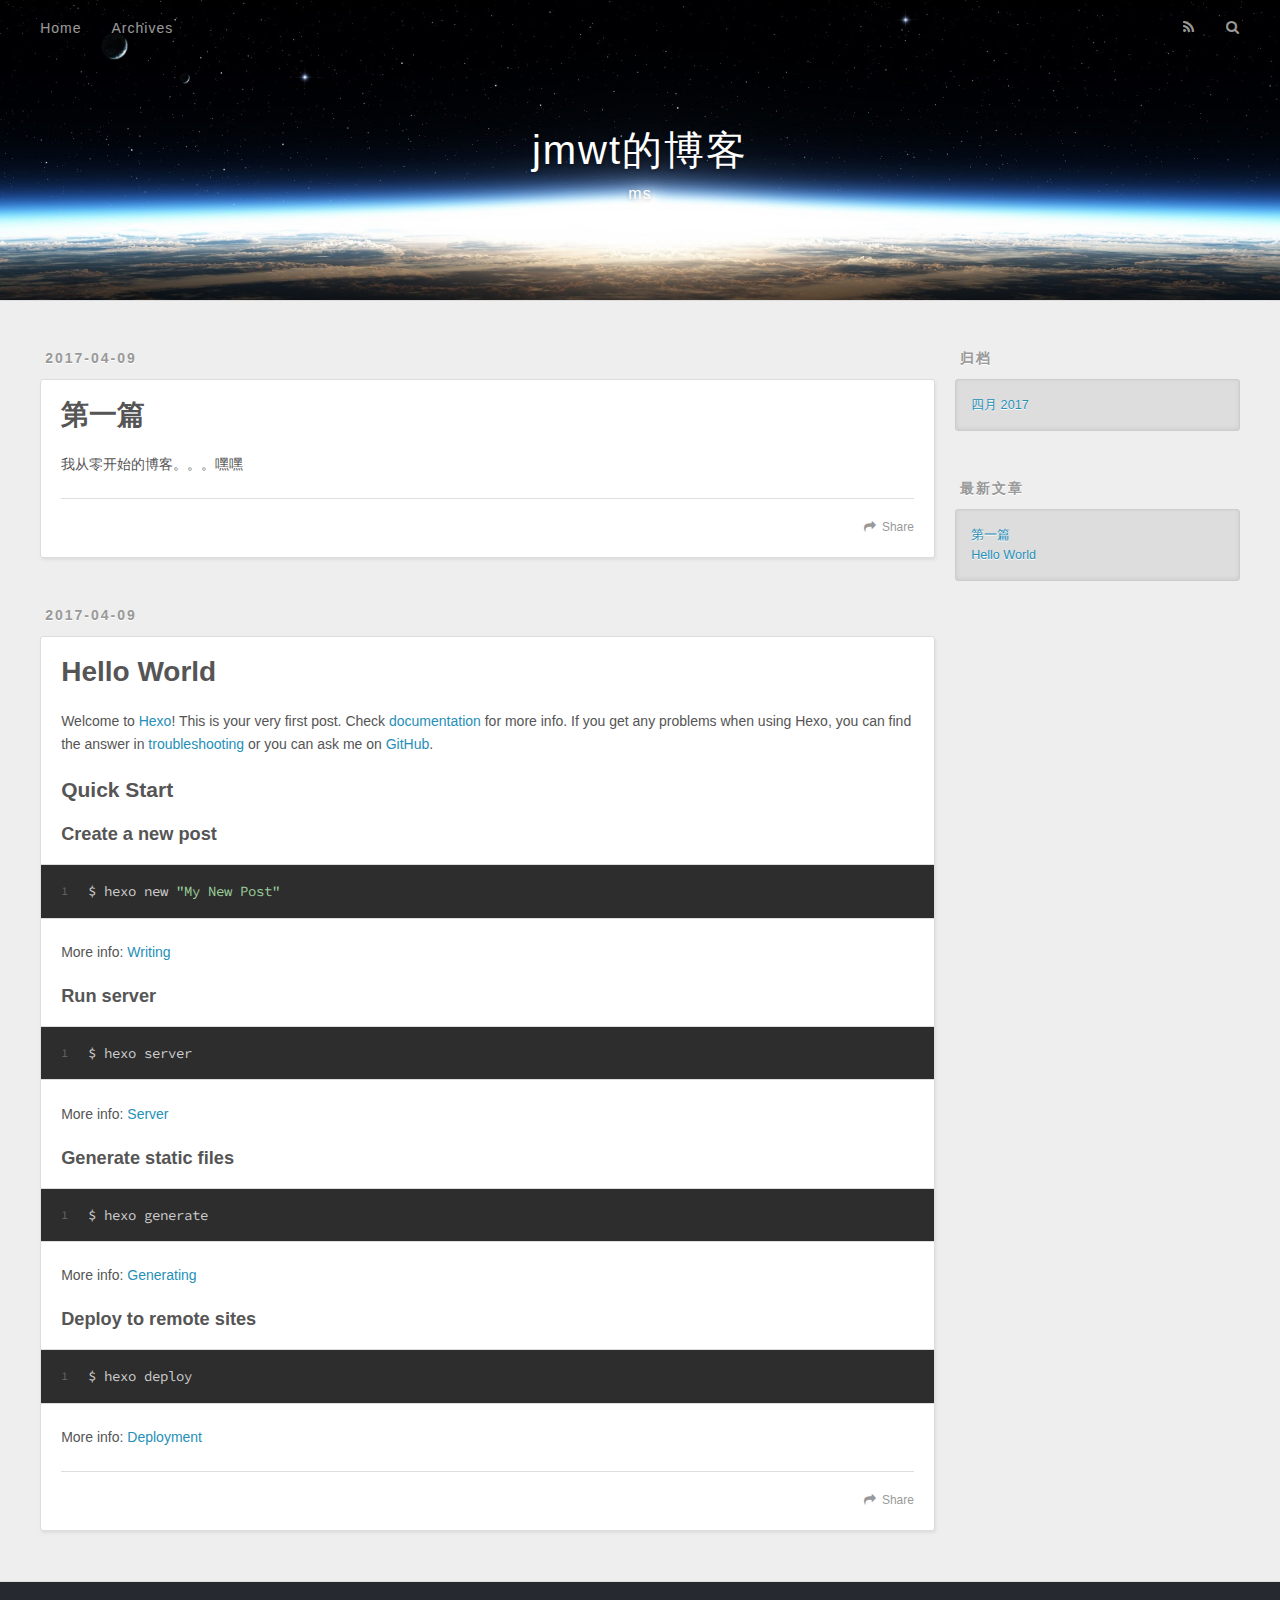
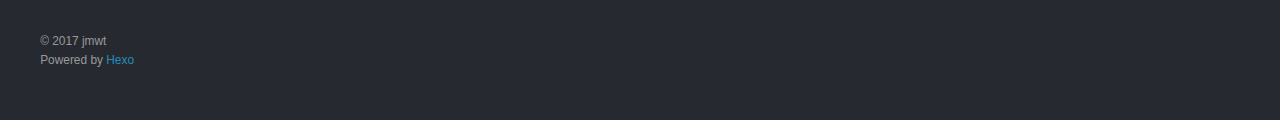
==== index.html @ 221dad64 "Site updated: 2017-04-09 16:45:46" ====
<!DOCTYPE html>
<html>
<head>
  <meta charset="utf-8">
  
  <title>jmwt的博客</title>
  <meta name="viewport" content="width=device-width, initial-scale=1, maximum-scale=1">
  <meta name="description" content="从零开始">
<meta property="og:type" content="website">
<meta property="og:title" content="jmwt的博客">
<meta property="og:url" content="http://cetro.top/index.html">
<meta property="og:site_name" content="jmwt的博客">
<meta property="og:description" content="从零开始">
<meta name="twitter:card" content="summary">
<meta name="twitter:title" content="jmwt的博客">
<meta name="twitter:description" content="从零开始">
  
    <link rel="alternate" href="/atom.xml" title="jmwt的博客" type="application/atom+xml">
  
  
    <link rel="icon" href="/favicon.png">
  
  
    <link href="//fonts.googleapis.com/css?family=Source+Code+Pro" rel="stylesheet" type="text/css">
  
  <link rel="stylesheet" href="/css/style.css">
  

</head>

<body>
  <div id="container">
    <div id="wrap">
      <header id="header">
  <div id="banner"></div>
  <div id="header-outer" class="outer">
    <div id="header-title" class="inner">
      <h1 id="logo-wrap">
        <a href="/" id="logo">jmwt的博客</a>
      </h1>
      
        <h2 id="subtitle-wrap">
          <a href="/" id="subtitle">ms</a>
        </h2>
      
    </div>
    <div id="header-inner" class="inner">
      <nav id="main-nav">
        <a id="main-nav-toggle" class="nav-icon"></a>
        
          <a class="main-nav-link" href="/">Home</a>
        
          <a class="main-nav-link" href="/archives">Archives</a>
        
      </nav>
      <nav id="sub-nav">
        
          <a id="nav-rss-link" class="nav-icon" href="/atom.xml" title="RSS Feed"></a>
        
        <a id="nav-search-btn" class="nav-icon" title="搜索"></a>
      </nav>
      <div id="search-form-wrap">
        <form action="//google.com/search" method="get" accept-charset="UTF-8" class="search-form"><input type="search" name="q" class="search-form-input" placeholder="Search"><button type="submit" class="search-form-submit">&#xF002;</button><input type="hidden" name="sitesearch" value="http://cetro.top"></form>
      </div>
    </div>
  </div>
</header>
      <div class="outer">
        <section id="main">
  
    <article id="post-第一篇" class="article article-type-post" itemscope itemprop="blogPost">
  <div class="article-meta">
    <a href="/2017/04/09/第一篇/" class="article-date">
  <time datetime="2017-04-09T08:03:46.000Z" itemprop="datePublished">2017-04-09</time>
</a>
    
  </div>
  <div class="article-inner">
    
    
      <header class="article-header">
        
  
    <h1 itemprop="name">
      <a class="article-title" href="/2017/04/09/第一篇/">第一篇</a>
    </h1>
  

      </header>
    
    <div class="article-entry" itemprop="articleBody">
      
        <p>我从零开始的博客。。。嘿嘿</p>

      
    </div>
    <footer class="article-footer">
      <a data-url="http://cetro.top/2017/04/09/第一篇/" data-id="cj1aeyzqw0001x8vj6lyetw8u" class="article-share-link">Share</a>
      
      
    </footer>
  </div>
  
</article>


  
    <article id="post-hello-world" class="article article-type-post" itemscope itemprop="blogPost">
  <div class="article-meta">
    <a href="/2017/04/09/hello-world/" class="article-date">
  <time datetime="2017-04-08T16:55:08.011Z" itemprop="datePublished">2017-04-09</time>
</a>
    
  </div>
  <div class="article-inner">
    
    
      <header class="article-header">
        
  
    <h1 itemprop="name">
      <a class="article-title" href="/2017/04/09/hello-world/">Hello World</a>
    </h1>
  

      </header>
    
    <div class="article-entry" itemprop="articleBody">
      
        <p>Welcome to <a href="https://hexo.io/" target="_blank" rel="external">Hexo</a>! This is your very first post. Check <a href="https://hexo.io/docs/" target="_blank" rel="external">documentation</a> for more info. If you get any problems when using Hexo, you can find the answer in <a href="https://hexo.io/docs/troubleshooting.html" target="_blank" rel="external">troubleshooting</a> or you can ask me on <a href="https://github.com/hexojs/hexo/issues" target="_blank" rel="external">GitHub</a>.</p>
<h2 id="Quick-Start"><a href="#Quick-Start" class="headerlink" title="Quick Start"></a>Quick Start</h2><h3 id="Create-a-new-post"><a href="#Create-a-new-post" class="headerlink" title="Create a new post"></a>Create a new post</h3><figure class="highlight bash"><table><tr><td class="gutter"><pre><div class="line">1</div></pre></td><td class="code"><pre><div class="line">$ hexo new <span class="string">"My New Post"</span></div></pre></td></tr></table></figure>
<p>More info: <a href="https://hexo.io/docs/writing.html" target="_blank" rel="external">Writing</a></p>
<h3 id="Run-server"><a href="#Run-server" class="headerlink" title="Run server"></a>Run server</h3><figure class="highlight bash"><table><tr><td class="gutter"><pre><div class="line">1</div></pre></td><td class="code"><pre><div class="line">$ hexo server</div></pre></td></tr></table></figure>
<p>More info: <a href="https://hexo.io/docs/server.html" target="_blank" rel="external">Server</a></p>
<h3 id="Generate-static-files"><a href="#Generate-static-files" class="headerlink" title="Generate static files"></a>Generate static files</h3><figure class="highlight bash"><table><tr><td class="gutter"><pre><div class="line">1</div></pre></td><td class="code"><pre><div class="line">$ hexo generate</div></pre></td></tr></table></figure>
<p>More info: <a href="https://hexo.io/docs/generating.html" target="_blank" rel="external">Generating</a></p>
<h3 id="Deploy-to-remote-sites"><a href="#Deploy-to-remote-sites" class="headerlink" title="Deploy to remote sites"></a>Deploy to remote sites</h3><figure class="highlight bash"><table><tr><td class="gutter"><pre><div class="line">1</div></pre></td><td class="code"><pre><div class="line">$ hexo deploy</div></pre></td></tr></table></figure>
<p>More info: <a href="https://hexo.io/docs/deployment.html" target="_blank" rel="external">Deployment</a></p>

      
    </div>
    <footer class="article-footer">
      <a data-url="http://cetro.top/2017/04/09/hello-world/" data-id="cj1aeyzqg0000x8vjtjy6ty3y" class="article-share-link">Share</a>
      
      
    </footer>
  </div>
  
</article>


  

</section>
        
          <aside id="sidebar">
  
    

  
    

  
    
  
    
  <div class="widget-wrap">
    <h3 class="widget-title">归档</h3>
    <div class="widget">
      <ul class="archive-list"><li class="archive-list-item"><a class="archive-list-link" href="/archives/2017/04/">四月 2017</a></li></ul>
    </div>
  </div>


  
    
  <div class="widget-wrap">
    <h3 class="widget-title">最新文章</h3>
    <div class="widget">
      <ul>
        
          <li>
            <a href="/2017/04/09/第一篇/">第一篇</a>
          </li>
        
          <li>
            <a href="/2017/04/09/hello-world/">Hello World</a>
          </li>
        
      </ul>
    </div>
  </div>

  
</aside>
        
      </div>
      <footer id="footer">
  
  <div class="outer">
    <div id="footer-info" class="inner">
      &copy; 2017 jmwt<br>
      Powered by <a href="http://hexo.io/" target="_blank">Hexo</a>
    </div>
  </div>
</footer>
    </div>
    <nav id="mobile-nav">
  
    <a href="/" class="mobile-nav-link">Home</a>
  
    <a href="/archives" class="mobile-nav-link">Archives</a>
  
</nav>
    

<script src="//ajax.googleapis.com/ajax/libs/jquery/2.0.3/jquery.min.js"></script>


  <link rel="stylesheet" href="/fancybox/jquery.fancybox.css">
  <script src="/fancybox/jquery.fancybox.pack.js"></script>


<script src="/js/script.js"></script>

  </div>
</body>
</html>
---- css/style.css ----
body {
  width: 100%;
}
body:before,
body:after {
  content: "";
  display: table;
}
body:after {
  clear: both;
}
html,
body,
div,
span,
applet,
object,
iframe,
h1,
h2,
h3,
h4,
h5,
h6,
p,
blockquote,
pre,
a,
abbr,
acronym,
address,
big,
cite,
code,
del,
dfn,
em,
img,
ins,
kbd,
q,
s,
samp,
small,
strike,
strong,
sub,
sup,
tt,
var,
dl,
dt,
dd,
ol,
ul,
li,
fieldset,
form,
label,
legend,
table,
caption,
tbody,
tfoot,
thead,
tr,
th,
td {
  margin: 0;
  padding: 0;
  border: 0;
  outline: 0;
  font-weight: inherit;
  font-style: inherit;
  font-family: inherit;
  font-size: 100%;
  vertical-align: baseline;
}
body {
  line-height: 1;
  color: #000;
  background: #fff;
}
ol,
ul {
  list-style: none;
}
table {
  border-collapse: separate;
  border-spacing: 0;
  vertical-align: middle;
}
caption,
th,
td {
  text-align: left;
  font-weight: normal;
  vertical-align: middle;
}
a img {
  border: none;
}
input,
button {
  margin: 0;
  padding: 0;
}
input::-moz-focus-inner,
button::-moz-focus-inner {
  border: 0;
  padding: 0;
}
@font-face {
  font-family: FontAwesome;
  font-style: normal;
  font-weight: normal;
  src: url("fonts/fontawesome-webfont.eot?v=#4.0.3");
  src: url("fonts/fontawesome-webfont.eot?#iefix&v=#4.0.3") format("embedded-opentype"), url("fonts/fontawesome-webfont.woff?v=#4.0.3") format("woff"), url("fonts/fontawesome-webfont.ttf?v=#4.0.3") format("truetype"), url("fonts/fontawesome-webfont.svg#fontawesomeregular?v=#4.0.3") format("svg");
}
html,
body,
#container {
  height: 100%;
}
body {
  background: #eee;
  font: 14px "Helvetica Neue", Helvetica, Arial, sans-serif;
  -webkit-text-size-adjust: 100%;
}
.outer {
  max-width: 1220px;
  margin: 0 auto;
  padding: 0 20px;
}
.outer:before,
.outer:after {
  content: "";
  display: table;
}
.outer:after {
  clear: both;
}
.inner {
  display: inline;
  float: left;
  width: 98.33333333333333%;
  margin: 0 0.833333333333333%;
}
.left,
.alignleft {
  float: left;
}
.right,
.alignright {
  float: right;
}
.clear {
  clear: both;
}
#container {
  position: relative;
}
.mobile-nav-on {
  overflow: hidden;
}
#wrap {
  height: 100%;
  width: 100%;
  position: absolute;
  top: 0;
  left: 0;
  -webkit-transition: 0.2s ease-out;
  -moz-transition: 0.2s ease-out;
  -ms-transition: 0.2s ease-out;
  transition: 0.2s ease-out;
  z-index: 1;
  background: #eee;
}
.mobile-nav-on #wrap {
  left: 280px;
}
@media screen and (min-width: 768px) {
  #main {
    display: inline;
    float: left;
    width: 73.33333333333333%;
    margin: 0 0.833333333333333%;
  }
}
.article-date,
.article-category-link,
.archive-year,
.widget-title {
  text-decoration: none;
  text-transform: uppercase;
  letter-spacing: 2px;
  color: #999;
  margin-bottom: 1em;
  margin-left: 5px;
  line-height: 1em;
  text-shadow: 0 1px #fff;
  font-weight: bold;
}
.article-inner,
.archive-article-inner {
  background: #fff;
  -webkit-box-shadow: 1px 2px 3px #ddd;
  box-shadow: 1px 2px 3px #ddd;
  border: 1px solid #ddd;
  border-radius: 3px;
}
.article-entry h1,
.widget h1 {
  font-size: 2em;
}
.article-entry h2,
.widget h2 {
  font-size: 1.5em;
}
.article-entry h3,
.widget h3 {
  font-size: 1.3em;
}
.article-entry h4,
.widget h4 {
  font-size: 1.2em;
}
.article-entry h5,
.widget h5 {
  font-size: 1em;
}
.article-entry h6,
.widget h6 {
  font-size: 1em;
  color: #999;
}
.article-entry hr,
.widget hr {
  border: 1px dashed #ddd;
}
.article-entry strong,
.widget strong {
  font-weight: bold;
}
.article-entry em,
.widget em,
.article-entry cite,
.widget cite {
  font-style: italic;
}
.article-entry sup,
.widget sup,
.article-entry sub,
.widget sub {
  font-size: 0.75em;
  line-height: 0;
  position: relative;
  vertical-align: baseline;
}
.article-entry sup,
.widget sup {
  top: -0.5em;
}
.article-entry sub,
.widget sub {
  bottom: -0.2em;
}
.article-entry small,
.widget small {
  font-size: 0.85em;
}
.article-entry acronym,
.widget acronym,
.article-entry abbr,
.widget abbr {
  border-bottom: 1px dotted;
}
.article-entry ul,
.widget ul,
.article-entry ol,
.widget ol,
.article-entry dl,
.widget dl {
  margin: 0 20px;
  line-height: 1.6em;
}
.article-entry ul ul,
.widget ul ul,
.article-entry ol ul,
.widget ol ul,
.article-entry ul ol,
.widget ul ol,
.article-entry ol ol,
.widget ol ol {
  margin-top: 0;
  margin-bottom: 0;
}
.article-entry ul,
.widget ul {
  list-style: disc;
}
.article-entry ol,
.widget ol {
  list-style: decimal;
}
.article-entry dt,
.widget dt {
  font-weight: bold;
}
#header {
  height: 300px;
  position: relative;
  border-bottom: 1px solid #ddd;
}
#header:before,
#header:after {
  content: "";
  position: absolute;
  left: 0;
  right: 0;
  height: 40px;
}
#header:before {
  top: 0;
  background: -webkit-linear-gradient(rgba(0,0,0,0.2), transparent);
  background: -moz-linear-gradient(rgba(0,0,0,0.2), transparent);
  background: -ms-linear-gradient(rgba(0,0,0,0.2), transparent);
  background: linear-gradient(rgba(0,0,0,0.2), transparent);
}
#header:after {
  bottom: 0;
  background: -webkit-linear-gradient(transparent, rgba(0,0,0,0.2));
  background: -moz-linear-gradient(transparent, rgba(0,0,0,0.2));
  background: -ms-linear-gradient(transparent, rgba(0,0,0,0.2));
  background: linear-gradient(transparent, rgba(0,0,0,0.2));
}
#header-outer {
  height: 100%;
  position: relative;
}
#header-inner {
  position: relative;
  overflow: hidden;
}
#banner {
  position: absolute;
  top: 0;
  left: 0;
  width: 100%;
  height: 100%;
  background: url("images/banner.jpg") center #000;
  -webkit-background-size: cover;
  -moz-background-size: cover;
  background-size: cover;
  z-index: -1;
}
#header-title {
  text-align: center;
  height: 40px;
  position: absolute;
  top: 50%;
  left: 0;
  margin-top: -20px;
}
#logo,
#subtitle {
  text-decoration: none;
  color: #fff;
  font-weight: 300;
  text-shadow: 0 1px 4px rgba(0,0,0,0.3);
}
#logo {
  font-size: 40px;
  line-height: 40px;
  letter-spacing: 2px;
}
#subtitle {
  font-size: 16px;
  line-height: 16px;
  letter-spacing: 1px;
}
#subtitle-wrap {
  margin-top: 16px;
}
#main-nav {
  float: left;
  margin-left: -15px;
}
.nav-icon,
.main-nav-link {
  float: left;
  color: #fff;
  opacity: 0.6;
  text-decoration: none;
  text-shadow: 0 1px rgba(0,0,0,0.2);
  -webkit-transition: opacity 0.2s;
  -moz-transition: opacity 0.2s;
  -ms-transition: opacity 0.2s;
  transition: opacity 0.2s;
  display: block;
  padding: 20px 15px;
}
.nav-icon:hover,
.main-nav-link:hover {
  opacity: 1;
}
.nav-icon {
  font-family: FontAwesome;
  text-align: center;
  font-size: 14px;
  width: 14px;
  height: 14px;
  padding: 20px 15px;
  position: relative;
  cursor: pointer;
}
.main-nav-link {
  font-weight: 300;
  letter-spacing: 1px;
}
@media screen and (max-width: 479px) {
  .main-nav-link {
    display: none;
  }
}
#main-nav-toggle {
  display: none;
}
#main-nav-toggle:before {
  content: "\f0c9";
}
@media screen and (max-width: 479px) {
  #main-nav-toggle {
    display: block;
  }
}
#sub-nav {
  float: right;
  margin-right: -15px;
}
#nav-rss-link:before {
  content: "\f09e";
}
#nav-search-btn:before {
  content: "\f002";
}
#search-form-wrap {
  position: absolute;
  top: 15px;
  width: 150px;
  height: 30px;
  right: -150px;
  opacity: 0;
  -webkit-transition: 0.2s ease-out;
  -moz-transition: 0.2s ease-out;
  -ms-transition: 0.2s ease-out;
  transition: 0.2s ease-out;
}
#search-form-wrap.on {
  opacity: 1;
  right: 0;
}
@media screen and (max-width: 479px) {
  #search-form-wrap {
    width: 100%;
    right: -100%;
  }
}
.search-form {
  position: absolute;
  top: 0;
  left: 0;
  right: 0;
  background: #fff;
  padding: 5px 15px;
  border-radius: 15px;
  -webkit-box-shadow: 0 0 10px rgba(0,0,0,0.3);
  box-shadow: 0 0 10px rgba(0,0,0,0.3);
}
.search-form-input {
  border: none;
  background: none;
  color: #555;
  width: 100%;
  font: 13px "Helvetica Neue", Helvetica, Arial, sans-serif;
  outline: none;
}
.search-form-input::-webkit-search-results-decoration,
.search-form-input::-webkit-search-cancel-button {
  -webkit-appearance: none;
}
.search-form-submit {
  position: absolute;
  top: 50%;
  right: 10px;
  margin-top: -7px;
  font: 13px FontAwesome;
  border: none;
  background: none;
  color: #bbb;
  cursor: pointer;
}
.search-form-submit:hover,
.search-form-submit:focus {
  color: #777;
}
.article {
  margin: 50px 0;
}
.article-inner {
  overflow: hidden;
}
.article-meta:before,
.article-meta:after {
  content: "";
  display: table;
}
.article-meta:after {
  clear: both;
}
.article-date {
  float: left;
}
.article-category {
  float: left;
  line-height: 1em;
  color: #ccc;
  text-shadow: 0 1px #fff;
  margin-left: 8px;
}
.article-category:before {
  content: "\2022";
}
.article-category-link {
  margin: 0 12px 1em;
}
.article-header {
  padding: 20px 20px 0;
}
.article-title {
  text-decoration: none;
  font-size: 2em;
  font-weight: bold;
  color: #555;
  line-height: 1.1em;
  -webkit-transition: color 0.2s;
  -moz-transition: color 0.2s;
  -ms-transition: color 0.2s;
  transition: color 0.2s;
}
a.article-title:hover {
  color: #258fb8;
}
.article-entry {
  color: #555;
  padding: 0 20px;
}
.article-entry:before,
.article-entry:after {
  content: "";
  display: table;
}
.article-entry:after {
  clear: both;
}
.article-entry p,
.article-entry table {
  line-height: 1.6em;
  margin: 1.6em 0;
}
.article-entry h1,
.article-entry h2,
.article-entry h3,
.article-entry h4,
.article-entry h5,
.article-entry h6 {
  font-weight: bold;
}
.article-entry h1,
.article-entry h2,
.article-entry h3,
.article-entry h4,
.article-entry h5,
.article-entry h6 {
  line-height: 1.1em;
  margin: 1.1em 0;
}
.article-entry a {
  color: #258fb8;
  text-decoration: none;
}
.article-entry a:hover {
  text-decoration: underline;
}
.article-entry ul,
.article-entry ol,
.article-entry dl {
  margin-top: 1.6em;
  margin-bottom: 1.6em;
}
.article-entry img,
.article-entry video {
  max-width: 100%;
  height: auto;
  display: block;
  margin: auto;
}
.article-entry iframe {
  border: none;
}
.article-entry table {
  width: 100%;
  border-collapse: collapse;
  border-spacing: 0;
}
.article-entry th {
  font-weight: bold;
  border-bottom: 3px solid #ddd;
  padding-bottom: 0.5em;
}
.article-entry td {
  border-bottom: 1px solid #ddd;
  padding: 10px 0;
}
.article-entry blockquote {
  font-family: Georgia, "Times New Roman", serif;
  font-size: 1.4em;
  margin: 1.6em 20px;
  text-align: center;
}
.article-entry blockquote footer {
  font-size: 14px;
  margin: 1.6em 0;
  font-family: "Helvetica Neue", Helvetica, Arial, sans-serif;
}
.article-entry blockquote footer cite:before {
  content: "—";
  padding: 0 0.5em;
}
.article-entry .pullquote {
  text-align: left;
  width: 45%;
  margin: 0;
}
.article-entry .pullquote.left {
  margin-left: 0.5em;
  margin-right: 1em;
}
.article-entry .pullquote.right {
  margin-right: 0.5em;
  margin-left: 1em;
}
.article-entry .caption {
  color: #999;
  display: block;
  font-size: 0.9em;
  margin-top: 0.5em;
  position: relative;
  text-align: center;
}
.article-entry .video-container {
  position: relative;
  padding-top: 56.25%;
  height: 0;
  overflow: hidden;
}
.article-entry .video-container iframe,
.article-entry .video-container object,
.article-entry .video-container embed {
  position: absolute;
  top: 0;
  left: 0;
  width: 100%;
  height: 100%;
  margin-top: 0;
}
.article-more-link a {
  display: inline-block;
  line-height: 1em;
  padding: 6px 15px;
  border-radius: 15px;
  background: #eee;
  color: #999;
  text-shadow: 0 1px #fff;
  text-decoration: none;
}
.article-more-link a:hover {
  background: #258fb8;
  color: #fff;
  text-decoration: none;
  text-shadow: 0 1px #1e7293;
}
.article-footer {
  font-size: 0.85em;
  line-height: 1.6em;
  border-top: 1px solid #ddd;
  padding-top: 1.6em;
  margin: 0 20px 20px;
}
.article-footer:before,
.article-footer:after {
  content: "";
  display: table;
}
.article-footer:after {
  clear: both;
}
.article-footer a {
  color: #999;
  text-decoration: none;
}
.article-footer a:hover {
  color: #555;
}
.article-tag-list-item {
  float: left;
  margin-right: 10px;
}
.article-tag-list-link:before {
  content: "#";
}
.article-comment-link {
  float: right;
}
.article-comment-link:before {
  content: "\f075";
  font-family: FontAwesome;
  padding-right: 8px;
}
.article-share-link {
  cursor: pointer;
  float: right;
  margin-left: 20px;
}
.article-share-link:before {
  content: "\f064";
  font-family: FontAwesome;
  padding-right: 6px;
}
#article-nav {
  position: relative;
}
#article-nav:before,
#article-nav:after {
  content: "";
  display: table;
}
#article-nav:after {
  clear: both;
}
@media screen and (min-width: 768px) {
  #article-nav {
    margin: 50px 0;
  }
  #article-nav:before {
    width: 8px;
    height: 8px;
    position: absolute;
    top: 50%;
    left: 50%;
    margin-top: -4px;
    margin-left: -4px;
    content: "";
    border-radius: 50%;
    background: #ddd;
    -webkit-box-shadow: 0 1px 2px #fff;
    box-shadow: 0 1px 2px #fff;
  }
}
.article-nav-link-wrap {
  text-decoration: none;
  text-shadow: 0 1px #fff;
  color: #999;
  -webkit-box-sizing: border-box;
  -moz-box-sizing: border-box;
  box-sizing: border-box;
  margin-top: 50px;
  text-align: center;
  display: block;
}
.article-nav-link-wrap:hover {
  color: #555;
}
@media screen and (min-width: 768px) {
  .article-nav-link-wrap {
    width: 50%;
    margin-top: 0;
  }
}
@media screen and (min-width: 768px) {
  #article-nav-newer {
    float: left;
    text-align: right;
    padding-right: 20px;
  }
}
@media screen and (min-width: 768px) {
  #article-nav-older {
    float: right;
    text-align: left;
    padding-left: 20px;
  }
}
.article-nav-caption {
  text-transform: uppercase;
  letter-spacing: 2px;
  color: #ddd;
  line-height: 1em;
  font-weight: bold;
}
#article-nav-newer .article-nav-caption {
  margin-right: -2px;
}
.article-nav-title {
  font-size: 0.85em;
  line-height: 1.6em;
  margin-top: 0.5em;
}
.article-share-box {
  position: absolute;
  display: none;
  background: #fff;
  -webkit-box-shadow: 1px 2px 10px rgba(0,0,0,0.2);
  box-shadow: 1px 2px 10px rgba(0,0,0,0.2);
  border-radius: 3px;
  margin-left: -145px;
  overflow: hidden;
  z-index: 1;
}
.article-share-box.on {
  display: block;
}
.article-share-input {
  width: 100%;
  background: none;
  -webkit-box-sizing: border-box;
  -moz-box-sizing: border-box;
  box-sizing: border-box;
  font: 14px "Helvetica Neue", Helvetica, Arial, sans-serif;
  padding: 0 15px;
  color: #555;
  outline: none;
  border: 1px solid #ddd;
  border-radius: 3px 3px 0 0;
  height: 36px;
  line-height: 36px;
}
.article-share-links {
  background: #eee;
}
.article-share-links:before,
.article-share-links:after {
  content: "";
  display: table;
}
.article-share-links:after {
  clear: both;
}
.article-share-twitter,
.article-share-facebook,
.article-share-pinterest,
.article-share-google {
  width: 50px;
  height: 36px;
  display: block;
  float: left;
  position: relative;
  color: #999;
  text-shadow: 0 1px #fff;
}
.article-share-twitter:before,
.article-share-facebook:before,
.article-share-pinterest:before,
.article-share-google:before {
  font-size: 20px;
  font-family: FontAwesome;
  width: 20px;
  height: 20px;
  position: absolute;
  top: 50%;
  left: 50%;
  margin-top: -10px;
  margin-left: -10px;
  text-align: center;
}
.article-share-twitter:hover,
.article-share-facebook:hover,
.article-share-pinterest:hover,
.article-share-google:hover {
  color: #fff;
}
.article-share-twitter:before {
  content: "\f099";
}
.article-share-twitter:hover {
  background: #00aced;
  text-shadow: 0 1px #008abe;
}
.article-share-facebook:before {
  content: "\f09a";
}
.article-share-facebook:hover {
  background: #3b5998;
  text-shadow: 0 1px #2f477a;
}
.article-share-pinterest:before {
  content: "\f0d2";
}
.article-share-pinterest:hover {
  background: #cb2027;
  text-shadow: 0 1px #a21a1f;
}
.article-share-google:before {
  content: "\f0d5";
}
.article-share-google:hover {
  background: #dd4b39;
  text-shadow: 0 1px #be3221;
}
.article-gallery {
  background: #000;
  position: relative;
}
.article-gallery-photos {
  position: relative;
  overflow: hidden;
}
.article-gallery-img {
  display: none;
  max-width: 100%;
}
.article-gallery-img:first-child {
  display: block;
}
.article-gallery-img.loaded {
  position: absolute;
  display: block;
}
.article-gallery-img img {
  display: block;
  max-width: 100%;
  margin: 0 auto;
}
#comments {
  background: #fff;
  -webkit-box-shadow: 1px 2px 3px #ddd;
  box-shadow: 1px 2px 3px #ddd;
  padding: 20px;
  border: 1px solid #ddd;
  border-radius: 3px;
  margin: 50px 0;
}
#comments a {
  color: #258fb8;
}
.archives-wrap {
  margin: 50px 0;
}
.archives:before,
.archives:after {
  content: "";
  display: table;
}
.archives:after {
  clear: both;
}
.archive-year-wrap {
  margin-bottom: 1em;
}
.archives {
  -webkit-column-gap: 10px;
  -moz-column-gap: 10px;
  column-gap: 10px;
}
@media screen and (min-width: 480px) and (max-width: 767px) {
  .archives {
    -webkit-column-count: 2;
    -moz-column-count: 2;
    column-count: 2;
  }
}
@media screen and (min-width: 768px) {
  .archives {
    -webkit-column-count: 3;
    -moz-column-count: 3;
    column-count: 3;
  }
}
.archive-article {
  -webkit-column-break-inside: avoid;
  page-break-inside: avoid;
  overflow: hidden;
  break-inside: avoid-column;
}
.archive-article-inner {
  padding: 10px;
  margin-bottom: 15px;
}
.archive-article-title {
  text-decoration: none;
  font-weight: bold;
  color: #555;
  -webkit-transition: color 0.2s;
  -moz-transition: color 0.2s;
  -ms-transition: color 0.2s;
  transition: color 0.2s;
  line-height: 1.6em;
}
.archive-article-title:hover {
  color: #258fb8;
}
.archive-article-footer {
  margin-top: 1em;
}
.archive-article-date {
  color: #999;
  text-decoration: none;
  font-size: 0.85em;
  line-height: 1em;
  margin-bottom: 0.5em;
  display: block;
}
#page-nav {
  margin: 50px auto;
  background: #fff;
  -webkit-box-shadow: 1px 2px 3px #ddd;
  box-shadow: 1px 2px 3px #ddd;
  border: 1px solid #ddd;
  border-radius: 3px;
  text-align: center;
  color: #999;
  overflow: hidden;
}
#page-nav:before,
#page-nav:after {
  content: "";
  display: table;
}
#page-nav:after {
  clear: both;
}
#page-nav a,
#page-nav span {
  padding: 10px 20px;
  line-height: 1;
  height: 2ex;
}
#page-nav a {
  color: #999;
  text-decoration: none;
}
#page-nav a:hover {
  background: #999;
  color: #fff;
}
#page-nav .prev {
  float: left;
}
#page-nav .next {
  float: right;
}
#page-nav .page-number {
  display: inline-block;
}
@media screen and (max-width: 479px) {
  #page-nav .page-number {
    display: none;
  }
}
#page-nav .current {
  color: #555;
  font-weight: bold;
}
#page-nav .space {
  color: #ddd;
}
#footer {
  background: #262a30;
  padding: 50px 0;
  border-top: 1px solid #ddd;
  color: #999;
}
#footer a {
  color: #258fb8;
  text-decoration: none;
}
#footer a:hover {
  text-decoration: underline;
}
#footer-info {
  line-height: 1.6em;
  font-size: 0.85em;
}
.article-entry pre,
.article-entry .highlight {
  background: #2d2d2d;
  margin: 0 -20px;
  padding: 15px 20px;
  border-style: solid;
  border-color: #ddd;
  border-width: 1px 0;
  overflow: auto;
  color: #ccc;
  line-height: 22.400000000000002px;
}
.article-entry .highlight .gutter pre,
.article-entry .gist .gist-file .gist-data .line-numbers {
  color: #666;
  font-size: 0.85em;
}
.article-entry pre,
.article-entry code {
  font-family: "Source Code Pro", Consolas, Monaco, Menlo, Consolas, monospace;
}
.article-entry code {
  background: #eee;
  text-shadow: 0 1px #fff;
  padding: 0 0.3em;
}
.article-entry pre code {
  background: none;
  text-shadow: none;
  padding: 0;
}
.article-entry .highlight pre {
  border: none;
  margin: 0;
  padding: 0;
}
.article-entry .highlight table {
  margin: 0;
  width: auto;
}
.article-entry .highlight td {
  border: none;
  padding: 0;
}
.article-entry .highlight figcaption {
  font-size: 0.85em;
  color: #999;
  line-height: 1em;
  margin-bottom: 1em;
}
.article-entry .highlight figcaption:before,
.article-entry .highlight figcaption:after {
  content: "";
  display: table;
}
.article-entry .highlight figcaption:after {
  clear: both;
}
.article-entry .highlight figcaption a {
  float: right;
}
.article-entry .highlight .gutter pre {
  text-align: right;
  padding-right: 20px;
}
.article-entry .highlight .line {
  height: 22.400000000000002px;
}
.article-entry .highlight .line.marked {
  background: #515151;
}
.article-entry .gist {
  margin: 0 -20px;
  border-style: solid;
  border-color: #ddd;
  border-width: 1px 0;
  background: #2d2d2d;
  padding: 15px 20px 15px 0;
}
.article-entry .gist .gist-file {
  border: none;
  font-family: "Source Code Pro", Consolas, Monaco, Menlo, Consolas, monospace;
  margin: 0;
}
.article-entry .gist .gist-file .gist-data {
  background: none;
  border: none;
}
.article-entry .gist .gist-file .gist-data .line-numbers {
  background: none;
  border: none;
  padding: 0 20px 0 0;
}
.article-entry .gist .gist-file .gist-data .line-data {
  padding: 0 !important;
}
.article-entry .gist .gist-file .highlight {
  margin: 0;
  padding: 0;
  border: none;
}
.article-entry .gist .gist-file .gist-meta {
  background: #2d2d2d;
  color: #999;
  font: 0.85em "Helvetica Neue", Helvetica, Arial, sans-serif;
  text-shadow: 0 0;
  padding: 0;
  margin-top: 1em;
  margin-left: 20px;
}
.article-entry .gist .gist-file .gist-meta a {
  color: #258fb8;
  font-weight: normal;
}
.article-entry .gist .gist-file .gist-meta a:hover {
  text-decoration: underline;
}
pre .comment,
pre .title {
  color: #999;
}
pre .variable,
pre .attribute,
pre .tag,
pre .regexp,
pre .ruby .constant,
pre .xml .tag .title,
pre .xml .pi,
pre .xml .doctype,
pre .html .doctype,
pre .css .id,
pre .css .class,
pre .css .pseudo {
  color: #f2777a;
}
pre .number,
pre .preprocessor,
pre .built_in,
pre .literal,
pre .params,
pre .constant {
  color: #f99157;
}
pre .class,
pre .ruby .class .title,
pre .css .rules .attribute {
  color: #9c9;
}
pre .string,
pre .value,
pre .inheritance,
pre .header,
pre .ruby .symbol,
pre .xml .cdata {
  color: #9c9;
}
pre .css .hexcolor {
  color: #6cc;
}
pre .function,
pre .python .decorator,
pre .python .title,
pre .ruby .function .title,
pre .ruby .title .keyword,
pre .perl .sub,
pre .javascript .title,
pre .coffeescript .title {
  color: #69c;
}
pre .keyword,
pre .javascript .function {
  color: #c9c;
}
@media screen and (max-width: 479px) {
  #mobile-nav {
    position: absolute;
    top: 0;
    left: 0;
    width: 280px;
    height: 100%;
    background: #191919;
    border-right: 1px solid #fff;
  }
}
@media screen and (max-width: 479px) {
  .mobile-nav-link {
    display: block;
    color: #999;
    text-decoration: none;
    padding: 15px 20px;
    font-weight: bold;
  }
  .mobile-nav-link:hover {
    color: #fff;
  }
}
@media screen and (min-width: 768px) {
  #sidebar {
    display: inline;
    float: left;
    width: 23.333333333333332%;
    margin: 0 0.833333333333333%;
  }
}
.widget-wrap {
  margin: 50px 0;
}
.widget {
  color: #777;
  text-shadow: 0 1px #fff;
  background: #ddd;
  -webkit-box-shadow: 0 -1px 4px #ccc inset;
  box-shadow: 0 -1px 4px #ccc inset;
  border: 1px solid #ccc;
  padding: 15px;
  border-radius: 3px;
}
.widget a {
  color: #258fb8;
  text-decoration: none;
}
.widget a:hover {
  text-decoration: underline;
}
.widget ul ul,
.widget ol ul,
.widget dl ul,
.widget ul ol,
.widget ol ol,
.widget dl ol,
.widget ul dl,
.widget ol dl,
.widget dl dl {
  margin-left: 15px;
  list-style: disc;
}
.widget {
  line-height: 1.6em;
  word-wrap: break-word;
  font-size: 0.9em;
}
.widget ul,
.widget ol {
  list-style: none;
  margin: 0;
}
.widget ul ul,
.widget ol ul,
.widget ul ol,
.widget ol ol {
  margin: 0 20px;
}
.widget ul ul,
.widget ol ul {
  list-style: disc;
}
.widget ul ol,
.widget ol ol {
  list-style: decimal;
}
.category-list-count,
.tag-list-count,
.archive-list-count {
  padding-left: 5px;
  color: #999;
  font-size: 0.85em;
}
.category-list-count:before,
.tag-list-count:before,
.archive-list-count:before {
  content: "(";
}
.category-list-count:after,
.tag-list-count:after,
.archive-list-count:after {
  content: ")";
}
.tagcloud a {
  margin-right: 5px;
  display: inline-block;
}
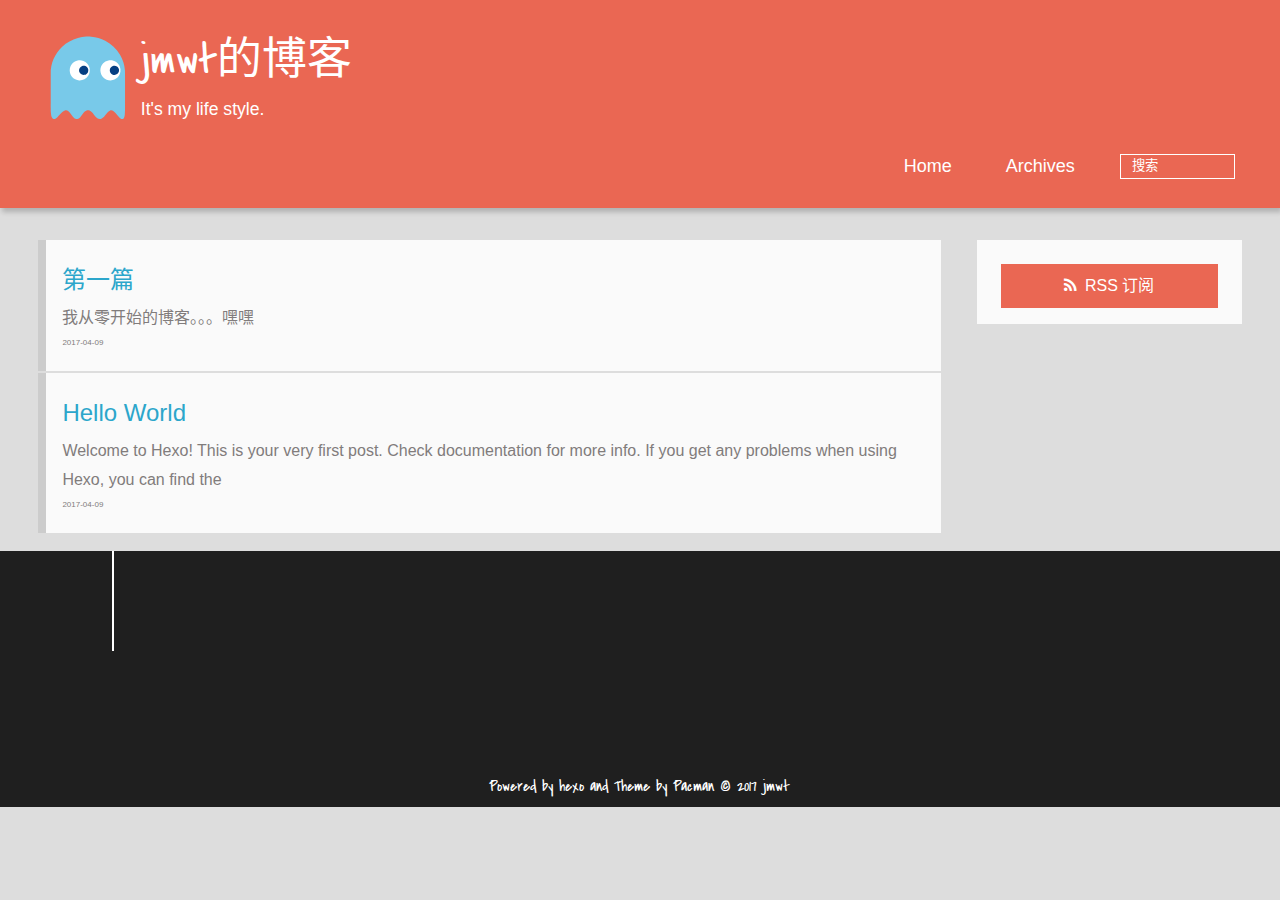
==== commit cf978675: "Site updated: 2017-04-09 17:39:43" ====
--- a/index.html
+++ b/index.html
@@ -1,228 +1,187 @@
-<!DOCTYPE html>
-<html>
+
+ <!DOCTYPE HTML>
+<html lang="zh-CN">
 <head>
-  <meta charset="utf-8">
+  <meta charset="UTF-8">
   
-  <title>jmwt的博客</title>
-  <meta name="viewport" content="width=device-width, initial-scale=1, maximum-scale=1">
-  <meta name="description" content="从零开始">
-<meta property="og:type" content="website">
-<meta property="og:title" content="jmwt的博客">
-<meta property="og:url" content="http://cetro.top/index.html">
-<meta property="og:site_name" content="jmwt的博客">
-<meta property="og:description" content="从零开始">
-<meta name="twitter:card" content="summary">
-<meta name="twitter:title" content="jmwt的博客">
-<meta name="twitter:description" content="从零开始">
-  
-    <link rel="alternate" href="/atom.xml" title="jmwt的博客" type="application/atom+xml">
-  
-  
-    <link rel="icon" href="/favicon.png">
-  
-  
-    <link href="//fonts.googleapis.com/css?family=Source+Code+Pro" rel="stylesheet" type="text/css">
-  
-  <link rel="stylesheet" href="/css/style.css">
-  
-
+    <title>jmwt的博客</title>
+    <meta name="viewport" content="width=device-width, initial-scale=1, maximum-scale=3, minimum-scale=1">
+    
+    <meta name="author" content="jmwt">
+    
+    <meta name="description" content="从零开始">
+    
+    
+    
+    
+    
+    <link rel="icon" href="/img/favicon.ico">
+    
+    
+    <link rel="apple-touch-icon" href="/img/pacman.jpg">
+    <link rel="apple-touch-icon-precomposed" href="/img/pacman.jpg">
+    
+    <link rel="stylesheet" href="/css/style.css">
 </head>
 
-<body>
-  <div id="container">
-    <div id="wrap">
-      <header id="header">
-  <div id="banner"></div>
-  <div id="header-outer" class="outer">
-    <div id="header-title" class="inner">
-      <h1 id="logo-wrap">
-        <a href="/" id="logo">jmwt的博客</a>
-      </h1>
-      
-        <h2 id="subtitle-wrap">
-          <a href="/" id="subtitle">ms</a>
-        </h2>
-      
-    </div>
-    <div id="header-inner" class="inner">
-      <nav id="main-nav">
-        <a id="main-nav-toggle" class="nav-icon"></a>
+  <body>
+    <header>
+      <div>
+		
+			<div id="imglogo">
+				<a href="/"><img src="/img/logo.svg" alt="jmwt的博客" title="jmwt的博客"/></a>
+			</div>
+			
+			<div id="textlogo">
+				<h1 class="site-name"><a href="/" title="jmwt的博客">jmwt的博客</a></h1>
+				<h2 class="blog-motto">It&#39;s my life style.</h2>
+			</div>
+			<div class="navbar"><a class="navbutton navmobile" href="#" title="菜单">
+			</a></div>
+			<nav class="animated">
+				<ul>
+					
+						<li><a href="/">Home</a></li>
+					
+						<li><a href="/archives">Archives</a></li>
+					
+					<li>
+					
+					<form class="search" action="//google.com/search" method="get" accept-charset="utf-8">
+						<label>Search</label>
+						<input type="text" id="search" name="q" autocomplete="off" maxlength="20" placeholder="搜索" />
+						<input type="hidden" name="q" value="site:cetro.top">
+					</form>
+					
+					</li>
+				</ul>
+			</nav>			
+</div>
+
+    </header>
+    <div id="container">
+      <div id="main">
+
+  <section class="post" itemscope itemprop="blogPost">
+  
+    <a href="/2017/04/09/第一篇/" title="第一篇" itemprop="url">
+  
+    <h1 itemprop="name">第一篇</h1>
+    
+     
+           <p itemprop="description" >我从零开始的博客。。。嘿嘿</p>
         
-          <a class="main-nav-link" href="/">Home</a>
+    
+    <time datetime="2017-04-09T08:03:46.000Z" itemprop="datePublished">2017-04-09</time>
+  </a>
+</section>
+
+  <section class="post" itemscope itemprop="blogPost">
+  
+    <a href="/2017/04/09/hello-world/" title="Hello World" itemprop="url">
+  
+    <h1 itemprop="name">Hello World</h1>
+    
+     
+           <p itemprop="description" >Welcome to Hexo! This is your very first post. Check documentation for more info. If you get any problems when using Hexo, you can find the </p>
         
-          <a class="main-nav-link" href="/archives">Archives</a>
-        
-      </nav>
-      <nav id="sub-nav">
-        
-          <a id="nav-rss-link" class="nav-icon" href="/atom.xml" title="RSS Feed"></a>
-        
-        <a id="nav-search-btn" class="nav-icon" title="搜索"></a>
-      </nav>
-      <div id="search-form-wrap">
-        <form action="//google.com/search" method="get" accept-charset="UTF-8" class="search-form"><input type="search" name="q" class="search-form-input" placeholder="Search"><button type="submit" class="search-form-submit">&#xF002;</button><input type="hidden" name="sitesearch" value="http://cetro.top"></form>
-      </div>
-    </div>
-  </div>
-</header>
-      <div class="outer">
-        <section id="main">
-  
-    <article id="post-第一篇" class="article article-type-post" itemscope itemprop="blogPost">
-  <div class="article-meta">
-    <a href="/2017/04/09/第一篇/" class="article-date">
-  <time datetime="2017-04-09T08:03:46.000Z" itemprop="datePublished">2017-04-09</time>
-</a>
     
-  </div>
-  <div class="article-inner">
-    
-    
-      <header class="article-header">
-        
-  
-    <h1 itemprop="name">
-      <a class="article-title" href="/2017/04/09/第一篇/">第一篇</a>
-    </h1>
-  
-
-      </header>
-    
-    <div class="article-entry" itemprop="articleBody">
-      
-        <p>我从零开始的博客。。。嘿嘿</p>
-
-      
-    </div>
-    <footer class="article-footer">
-      <a data-url="http://cetro.top/2017/04/09/第一篇/" data-id="cj1aeyzqw0001x8vj6lyetw8u" class="article-share-link">Share</a>
-      
-      
-    </footer>
-  </div>
-  
-</article>
+    <time datetime="2017-04-08T16:55:08.011Z" itemprop="datePublished">2017-04-09</time>
+  </a>
+</section>
 
 
-  
-    <article id="post-hello-world" class="article article-type-post" itemscope itemprop="blogPost">
-  <div class="article-meta">
-    <a href="/2017/04/09/hello-world/" class="article-date">
-  <time datetime="2017-04-08T16:55:08.011Z" itemprop="datePublished">2017-04-09</time>
-</a>
-    
-  </div>
-  <div class="article-inner">
-    
-    
-      <header class="article-header">
-        
-  
-    <h1 itemprop="name">
-      <a class="article-title" href="/2017/04/09/hello-world/">Hello World</a>
-    </h1>
-  
+</div>
+      <div class="openaside"><a class="navbutton" href="#" title="显示侧边栏"></a></div>
 
-      </header>
-    
-    <div class="article-entry" itemprop="articleBody">
-      
-        <p>Welcome to <a href="https://hexo.io/" target="_blank" rel="external">Hexo</a>! This is your very first post. Check <a href="https://hexo.io/docs/" target="_blank" rel="external">documentation</a> for more info. If you get any problems when using Hexo, you can find the answer in <a href="https://hexo.io/docs/troubleshooting.html" target="_blank" rel="external">troubleshooting</a> or you can ask me on <a href="https://github.com/hexojs/hexo/issues" target="_blank" rel="external">GitHub</a>.</p>
-<h2 id="Quick-Start"><a href="#Quick-Start" class="headerlink" title="Quick Start"></a>Quick Start</h2><h3 id="Create-a-new-post"><a href="#Create-a-new-post" class="headerlink" title="Create a new post"></a>Create a new post</h3><figure class="highlight bash"><table><tr><td class="gutter"><pre><div class="line">1</div></pre></td><td class="code"><pre><div class="line">$ hexo new <span class="string">"My New Post"</span></div></pre></td></tr></table></figure>
-<p>More info: <a href="https://hexo.io/docs/writing.html" target="_blank" rel="external">Writing</a></p>
-<h3 id="Run-server"><a href="#Run-server" class="headerlink" title="Run server"></a>Run server</h3><figure class="highlight bash"><table><tr><td class="gutter"><pre><div class="line">1</div></pre></td><td class="code"><pre><div class="line">$ hexo server</div></pre></td></tr></table></figure>
-<p>More info: <a href="https://hexo.io/docs/server.html" target="_blank" rel="external">Server</a></p>
-<h3 id="Generate-static-files"><a href="#Generate-static-files" class="headerlink" title="Generate static files"></a>Generate static files</h3><figure class="highlight bash"><table><tr><td class="gutter"><pre><div class="line">1</div></pre></td><td class="code"><pre><div class="line">$ hexo generate</div></pre></td></tr></table></figure>
-<p>More info: <a href="https://hexo.io/docs/generating.html" target="_blank" rel="external">Generating</a></p>
-<h3 id="Deploy-to-remote-sites"><a href="#Deploy-to-remote-sites" class="headerlink" title="Deploy to remote sites"></a>Deploy to remote sites</h3><figure class="highlight bash"><table><tr><td class="gutter"><pre><div class="line">1</div></pre></td><td class="code"><pre><div class="line">$ hexo deploy</div></pre></td></tr></table></figure>
-<p>More info: <a href="https://hexo.io/docs/deployment.html" target="_blank" rel="external">Deployment</a></p>
-
-      
-    </div>
-    <footer class="article-footer">
-      <a data-url="http://cetro.top/2017/04/09/hello-world/" data-id="cj1aeyzqg0000x8vjtjy6ty3y" class="article-share-link">Share</a>
-      
-      
-    </footer>
-  </div>
-  
-</article>
-
+<div id="asidepart">
+<div class="closeaside"><a class="closebutton" href="#" title="隐藏侧边栏"></a></div>
+<aside class="clearfix">
 
   
 
-</section>
+  
+
+  <div class="rsspart">
+	<a href="null" target="_blank" title="rss">RSS 订阅</a>
+</div>
+
+</aside>
+</div>
+    </div>
+    <footer><div id="footer" >
+	
+	<div class="line">
+		<span></span>
+		<div class="author"></div>
+	</div>
+	
+	
+	<div class="social-font clearfix">
+		
+		
+		
+		
+		
+	</div>
+		<p class="copyright">Powered by <a href="http://hexo.io" target="_blank" title="hexo">hexo</a> and Theme by <a href="https://github.com/A-limon/pacman" target="_blank" title="Pacman">Pacman</a> © 2017 
+		
+		<a href="http://cetro.top" target="_blank" title="jmwt">jmwt</a>
+		
+		</p>
+</div>
+</footer>
+    <script src="/js/jquery-2.1.0.min.js"></script>
+<script type="text/javascript">
+$(document).ready(function(){ 
+  $('.navbar').click(function(){
+    $('header nav').toggleClass('shownav');
+  });
+  var myWidth = 0;
+  function getSize(){
+    if( typeof( window.innerWidth ) == 'number' ) {
+      myWidth = window.innerWidth;
+    } else if( document.documentElement && document.documentElement.clientWidth) {
+      myWidth = document.documentElement.clientWidth;
+    };
+  };
+  var m = $('#main'),
+      a = $('#asidepart'),
+      c = $('.closeaside'),
+      o = $('.openaside');
+  $(window).resize(function(){
+    getSize(); 
+    if (myWidth >= 1024) {
+      $('header nav').removeClass('shownav');
+    }else
+    {
+      m.removeClass('moveMain');
+      a.css('display', 'block').removeClass('fadeOut');
+      o.css('display', 'none');
         
-          <aside id="sidebar">
-  
-    
-
-  
-    
-
-  
-    
-  
-    
-  <div class="widget-wrap">
-    <h3 class="widget-title">归档</h3>
-    <div class="widget">
-      <ul class="archive-list"><li class="archive-list-item"><a class="archive-list-link" href="/archives/2017/04/">四月 2017</a></li></ul>
-    </div>
-  </div>
+    }
+  });
+  c.click(function(){
+    a.addClass('fadeOut').css('display', 'none');
+    o.css('display', 'block').addClass('fadeIn');
+    m.addClass('moveMain');
+  });
+  o.click(function(){
+    o.css('display', 'none').removeClass('beforeFadeIn');
+    a.css('display', 'block').removeClass('fadeOut').addClass('fadeIn');      
+    m.removeClass('moveMain');
+  });
+  $(window).scroll(function(){
+    o.css("top",Math.max(80,260-$(this).scrollTop()));
+  });
+});
+</script>
 
 
-  
-    
-  <div class="widget-wrap">
-    <h3 class="widget-title">最新文章</h3>
-    <div class="widget">
-      <ul>
-        
-          <li>
-            <a href="/2017/04/09/第一篇/">第一篇</a>
-          </li>
-        
-          <li>
-            <a href="/2017/04/09/hello-world/">Hello World</a>
-          </li>
-        
-      </ul>
-    </div>
-  </div>
-
-  
-</aside>
-        
-      </div>
-      <footer id="footer">
-  
-  <div class="outer">
-    <div id="footer-info" class="inner">
-      &copy; 2017 jmwt<br>
-      Powered by <a href="http://hexo.io/" target="_blank">Hexo</a>
-    </div>
-  </div>
-</footer>
-    </div>
-    <nav id="mobile-nav">
-  
-    <a href="/" class="mobile-nav-link">Home</a>
-  
-    <a href="/archives" class="mobile-nav-link">Archives</a>
-  
-</nav>
-    
-
-<script src="//ajax.googleapis.com/ajax/libs/jquery/2.0.3/jquery.min.js"></script>
 
 
-  <link rel="stylesheet" href="/fancybox/jquery.fancybox.css">
-  <script src="/fancybox/jquery.fancybox.pack.js"></script>
 
 
-<script src="/js/script.js"></script>
 
-  </div>
-</body>
-</html>+  </body>
+ </html>
--- a/css/style.css
+++ b/css/style.css
@@ -1,14 +1,3 @@
-body {
-  width: 100%;
-}
-body:before,
-body:after {
-  content: "";
-  display: table;
-}
-body:after {
-  clear: both;
-}
 html,
 body,
 div,
@@ -100,6 +89,75 @@
 a img {
   border: none;
 }
+/* custom Font*/
+@font-face {
+  font-family: "covered_by_your_graceregular";
+  font-weight: normal;
+  font-style: normal;
+  src: url("../font/coveredbyyourgrace-webfont.eot");
+  src: url("../font/coveredbyyourgrace-webfont.eot?#iefix") format('embedded-opentype'), url("../font/coveredbyyourgrace-webfont.svg#covered_by_your_graceregular") format('svg'), url("../font/coveredbyyourgrace-webfont.woff") format('woff'), url("../font/coveredbyyourgrace-webfont.ttf") format('truetype');
+}
+/* icon Font */
+@font-face {
+  font-family: "FontAwesome";
+  font-style: normal;
+  font-weight: normal;
+  src: url("../font/fontawesome-webfont.eot?v=#4.0.3");
+  src: url("../font/fontawesome-webfont.eot?#iefix&v=#4.0.3") format("embedded-opentype"), url("../font/fontawesome-webfont.woff?v=#4.0.3") format("woff"), url("../font/fontawesome-webfont.ttf?v=#4.0.3") format("truetype"), url("../font/fontawesome-webfont.svg#fontawesomeregular?v=#4.0.3") format("svg");
+}
+/* Public style */
+* {
+  -webkit-margin-before: 0;
+  -webkit-margin-after: 0;
+}
+body {
+  background: #ddd;
+  font-family: "Helvetica Neue", "Helvetica", "Microsoft YaHei", "WenQuanYi Micro Hei", Arial, sans-serif;
+  font-size: 100%;
+  color: #817c7c;
+  line-height: 1.5;
+}
+small {
+  font-size: 80%;
+}
+sub,
+sup {
+  font-size: 75%;
+  line-height: 0;
+  position: relative;
+  vertical-align: baseline;
+}
+sup {
+  top: -0.5em;
+  padding-left: 0.3em;
+}
+sub {
+  bottom: -0.25em;
+}
+a {
+  text-decoration: none;
+  color: #817c7c;
+}
+a:hover,
+a:focus {
+  outline: 0;
+  text-decoration: none;
+  -webkit-transition: color 0.25s, background 0.5s;
+  -moz-transition: color 0.25s, background 0.5s;
+  -o-transition: color 0.25s, background 0.5s;
+  -ms-transition: color 0.25s, background 0.5s;
+  transition: color 0.25s, background 0.5s;
+}
+a:hover:before {
+  -webkit-transition: color 0.25s, background 0.5s;
+  -moz-transition: color 0.25s, background 0.5s;
+  -o-transition: color 0.25s, background 0.5s;
+  -ms-transition: color 0.25s, background 0.5s;
+  transition: color 0.25s, background 0.5s;
+}
+input:focus {
+  outline: none;
+}
 input,
 button {
   margin: 0;
@@ -110,563 +168,840 @@
   border: 0;
   padding: 0;
 }
-@font-face {
+h1 {
+  font-size: 1.5em;
+}
+.fa {
+  display: inline-block;
   font-family: FontAwesome;
   font-style: normal;
   font-weight: normal;
-  src: url("fonts/fontawesome-webfont.eot?v=#4.0.3");
-  src: url("fonts/fontawesome-webfont.eot?#iefix&v=#4.0.3") format("embedded-opentype"), url("fonts/fontawesome-webfont.woff?v=#4.0.3") format("woff"), url("fonts/fontawesome-webfont.ttf?v=#4.0.3") format("truetype"), url("fonts/fontawesome-webfont.svg#fontawesomeregular?v=#4.0.3") format("svg");
-}
-html,
-body,
-#container {
-  height: 100%;
-}
-body {
-  background: #eee;
-  font: 14px "Helvetica Neue", Helvetica, Arial, sans-serif;
-  -webkit-text-size-adjust: 100%;
-}
-.outer {
-  max-width: 1220px;
-  margin: 0 auto;
-  padding: 0 20px;
-}
-.outer:before,
-.outer:after {
+  line-height: 1;
+  -webkit-font-smoothing: antialiased;
+  -moz-osx-font-smoothing: grayscale;
+}
+.clearfix {
+  zoom: 1;
+}
+.clearfix:before,
+.clearfix:after {
   content: "";
   display: table;
 }
-.outer:after {
+.clearfix:after {
   clear: both;
 }
-.inner {
-  display: inline;
-  float: left;
-  width: 98.33333333333333%;
-  margin: 0 0.833333333333333%;
-}
-.left,
-.alignleft {
-  float: left;
-}
-.right,
-.alignright {
-  float: right;
-}
-.clear {
-  clear: both;
-}
-#container {
-  position: relative;
-}
-.mobile-nav-on {
-  overflow: hidden;
-}
-#wrap {
-  height: 100%;
+::-webkit-input-placeholder {
+  color: #fff;
+  padding: 2px 0 0 4px;
+}
+::-moz-placeholder {
+  color: #fff;
+  padding: 2px 0 0 4px;
+}
+:-ms-input-placeholder {
+  color: #fff;
+  padding: 2px 0 0 4px;
+}
+::-webkit-input-placeholder::before {
+  font-family: "FontAwesome";
+  -webkit-font-smoothing: antialiased;
+  -moz-osx-font-smoothing: grayscale;
+  content: "\f002";
+  padding-right: 4px;
+}
+::-moz-placeholder:before {
+  font-family: "FontAwesome";
+  -webkit-font-smoothing: antialiased;
+  -moz-osx-font-smoothing: grayscale;
+  content: "\f002";
+  padding-right: 4px;
+}
+:-ms-input-placeholder::before {
+  font-family: "FontAwesome";
+  -webkit-font-smoothing: antialiased;
+  -moz-osx-font-smoothing: grayscale;
+  content: "\f002";
+  padding-right: 4px;
+}
+input[type="search"]::-webkit-search-cancel-button,
+input[type="search"]::-webkit-search-decoration {
+  -webkit-appearance: none;
+}
+::-webkit-search-cancel-button:after {
+  font-family: "FontAwesome";
+  -webkit-font-smoothing: antialiased;
+  -moz-osx-font-smoothing: grayscale;
+  content: '\f00d';
+  color: #fff;
+  padding-right: 4px;
+}
+/* css3 animate */
+.animated {
+  -webkit-animation-fill-mode: both;
+  -moz-animation-fill-mode: both;
+  -o-animation-fill-mode: both;
+  -ms-animation-fill-mode: both;
+  animation-fill-mode: both;
+  -webkit-animation-duration: 1s;
+  -moz-animation-duration: 1s;
+  -o-animation-duration: 1s;
+  -ms-animation-duration: 1s;
+  animation-duration: 1s;
+}
+@-webkit-keyframes fadeIn {
+  0% {
+    opacity: 0;
+    -ms-filter: "progid:DXImageTransform.Microsoft.Alpha(Opacity=0)";
+    filter: alpha(opacity=0);
+  }
+  100% {
+    opacity: 1;
+    -ms-filter: none;
+    filter: none;
+  }
+}
+.fadeIn {
+  -webkit-animation-name: fadeIn;
+  -moz-animation-name: fadeIn;
+  -o-animation-name: fadeIn;
+  -ms-animation-name: fadeIn;
+  animation-name: fadeIn;
+}
+.fadeOut {
+  -webkit-animation-name: fadeOut;
+  -moz-animation-name: fadeOut;
+  -o-animation-name: fadeOut;
+  -ms-animation-name: fadeOut;
+  animation-name: fadeOut;
+}
+@-moz-keyframes fadeInDown {
+  0% {
+    opacity: 0;
+    -ms-filter: "progid:DXImageTransform.Microsoft.Alpha(Opacity=0)";
+    filter: alpha(opacity=0);
+    -webkit-transform: translateY(-20px);
+    -moz-transform: translateY(-20px);
+    -o-transform: translateY(-20px);
+    -ms-transform: translateY(-20px);
+    transform: translateY(-20px);
+  }
+  100% {
+    opacity: 1;
+    -ms-filter: none;
+    filter: none;
+    -webkit-transform: translateY(0);
+    -moz-transform: translateY(0);
+    -o-transform: translateY(0);
+    -ms-transform: translateY(0);
+    transform: translateY(0);
+  }
+}
+@-webkit-keyframes fadeInDown {
+  0% {
+    opacity: 0;
+    -ms-filter: "progid:DXImageTransform.Microsoft.Alpha(Opacity=0)";
+    filter: alpha(opacity=0);
+    -webkit-transform: translateY(-20px);
+    -moz-transform: translateY(-20px);
+    -o-transform: translateY(-20px);
+    -ms-transform: translateY(-20px);
+    transform: translateY(-20px);
+  }
+  100% {
+    opacity: 1;
+    -ms-filter: none;
+    filter: none;
+    -webkit-transform: translateY(0);
+    -moz-transform: translateY(0);
+    -o-transform: translateY(0);
+    -ms-transform: translateY(0);
+    transform: translateY(0);
+  }
+}
+@-o-keyframes fadeInDown {
+  0% {
+    opacity: 0;
+    -ms-filter: "progid:DXImageTransform.Microsoft.Alpha(Opacity=0)";
+    filter: alpha(opacity=0);
+    -webkit-transform: translateY(-20px);
+    -moz-transform: translateY(-20px);
+    -o-transform: translateY(-20px);
+    -ms-transform: translateY(-20px);
+    transform: translateY(-20px);
+  }
+  100% {
+    opacity: 1;
+    -ms-filter: none;
+    filter: none;
+    -webkit-transform: translateY(0);
+    -moz-transform: translateY(0);
+    -o-transform: translateY(0);
+    -ms-transform: translateY(0);
+    transform: translateY(0);
+  }
+}
+@keyframes fadeInDown {
+  0% {
+    opacity: 0;
+    -ms-filter: "progid:DXImageTransform.Microsoft.Alpha(Opacity=0)";
+    filter: alpha(opacity=0);
+    -webkit-transform: translateY(-20px);
+    -moz-transform: translateY(-20px);
+    -o-transform: translateY(-20px);
+    -ms-transform: translateY(-20px);
+    transform: translateY(-20px);
+  }
+  100% {
+    opacity: 1;
+    -ms-filter: none;
+    filter: none;
+    -webkit-transform: translateY(0);
+    -moz-transform: translateY(0);
+    -o-transform: translateY(0);
+    -ms-transform: translateY(0);
+    transform: translateY(0);
+  }
+}
+body >header {
   width: 100%;
-  position: absolute;
-  top: 0;
-  left: 0;
-  -webkit-transition: 0.2s ease-out;
-  -moz-transition: 0.2s ease-out;
-  -ms-transition: 0.2s ease-out;
-  transition: 0.2s ease-out;
-  z-index: 1;
-  background: #eee;
-}
-.mobile-nav-on #wrap {
-  left: 280px;
-}
-@media screen and (min-width: 768px) {
-  #main {
-    display: inline;
-    float: left;
-    width: 73.33333333333333%;
-    margin: 0 0.833333333333333%;
-  }
-}
-.article-date,
-.article-category-link,
-.archive-year,
-.widget-title {
-  text-decoration: none;
-  text-transform: uppercase;
-  letter-spacing: 2px;
-  color: #999;
-  margin-bottom: 1em;
-  margin-left: 5px;
-  line-height: 1em;
-  text-shadow: 0 1px #fff;
-  font-weight: bold;
-}
-.article-inner,
-.archive-article-inner {
-  background: #fff;
-  -webkit-box-shadow: 1px 2px 3px #ddd;
-  box-shadow: 1px 2px 3px #ddd;
-  border: 1px solid #ddd;
-  border-radius: 3px;
-}
-.article-entry h1,
-.widget h1 {
-  font-size: 2em;
-}
-.article-entry h2,
-.widget h2 {
-  font-size: 1.5em;
-}
-.article-entry h3,
-.widget h3 {
-  font-size: 1.3em;
-}
-.article-entry h4,
-.widget h4 {
-  font-size: 1.2em;
-}
-.article-entry h5,
-.widget h5 {
-  font-size: 1em;
-}
-.article-entry h6,
-.widget h6 {
-  font-size: 1em;
-  color: #999;
-}
-.article-entry hr,
-.widget hr {
-  border: 1px dashed #ddd;
-}
-.article-entry strong,
-.widget strong {
-  font-weight: bold;
-}
-.article-entry em,
-.widget em,
-.article-entry cite,
-.widget cite {
-  font-style: italic;
-}
-.article-entry sup,
-.widget sup,
-.article-entry sub,
-.widget sub {
-  font-size: 0.75em;
-  line-height: 0;
-  position: relative;
-  vertical-align: baseline;
-}
-.article-entry sup,
-.widget sup {
-  top: -0.5em;
-}
-.article-entry sub,
-.widget sub {
-  bottom: -0.2em;
-}
-.article-entry small,
-.widget small {
-  font-size: 0.85em;
-}
-.article-entry acronym,
-.widget acronym,
-.article-entry abbr,
-.widget abbr {
-  border-bottom: 1px dotted;
-}
-.article-entry ul,
-.widget ul,
-.article-entry ol,
-.widget ol,
-.article-entry dl,
-.widget dl {
-  margin: 0 20px;
-  line-height: 1.6em;
-}
-.article-entry ul ul,
-.widget ul ul,
-.article-entry ol ul,
-.widget ol ul,
-.article-entry ul ol,
-.widget ul ol,
-.article-entry ol ol,
-.widget ol ol {
-  margin-top: 0;
-  margin-bottom: 0;
-}
-.article-entry ul,
-.widget ul {
-  list-style: disc;
-}
-.article-entry ol,
-.widget ol {
-  list-style: decimal;
-}
-.article-entry dt,
-.widget dt {
-  font-weight: bold;
-}
-#header {
-  height: 300px;
-  position: relative;
-  border-bottom: 1px solid #ddd;
-}
-#header:before,
-#header:after {
-  content: "";
-  position: absolute;
-  left: 0;
-  right: 0;
-  height: 40px;
-}
-#header:before {
-  top: 0;
-  background: -webkit-linear-gradient(rgba(0,0,0,0.2), transparent);
-  background: -moz-linear-gradient(rgba(0,0,0,0.2), transparent);
-  background: -ms-linear-gradient(rgba(0,0,0,0.2), transparent);
-  background: linear-gradient(rgba(0,0,0,0.2), transparent);
-}
-#header:after {
-  bottom: 0;
-  background: -webkit-linear-gradient(transparent, rgba(0,0,0,0.2));
-  background: -moz-linear-gradient(transparent, rgba(0,0,0,0.2));
-  background: -ms-linear-gradient(transparent, rgba(0,0,0,0.2));
-  background: linear-gradient(transparent, rgba(0,0,0,0.2));
-}
-#header-outer {
-  height: 100%;
-  position: relative;
-}
-#header-inner {
+  -webkit-box-shadow: 2px 4px 5px rgba(3,3,3,0.2);
+  box-shadow: 2px 4px 5px rgba(3,3,3,0.2);
+  background: #ea6753;
+  color: #fff;
+  padding: 1em 0 0.8em;
+}
+@media only screen and (min-width: 1024px) {
+  body >header {
+    padding: 1.8em 0 1.5em;
+  }
+}
+body >header >div {
+  width: 95%;
+  margin: 0 auto;
   position: relative;
   overflow: hidden;
 }
-#banner {
+@media only screen and (min-width: 1024px) {
+  body >header >div {
+    width: 93%;
+  }
+}
+body >header a {
+  display: block;
+  color: #fff;
+}
+#imglogo {
+  float: left;
+  width: 4em;
+  height: 4em;
+}
+@media only screen and (min-width: 768px) {
+  #imglogo {
+    width: 5em;
+  }
+}
+@media only screen and (min-width: 1024px) {
+  #imglogo {
+    width: 5.5em;
+  }
+}
+#imglogo img {
+  width: 4em;
+}
+@media only screen and (min-width: 768px) {
+  #imglogo img {
+    width: 5em;
+  }
+}
+@media only screen and (min-width: 1024px) {
+  #imglogo img {
+    width: 5.5em;
+  }
+}
+#textlogo {
+  float: left;
+  width: 75%;
+  margin-left: 0.5em;
+}
+#textlogo h1.site-name {
+  width: 86%;
+  font-family: "covered_by_your_graceregular";
+  font-size: 200%;
+  line-height: 1.5;
+  -webkit-font-smoothing: antialiased;
+  -moz-osx-font-smoothing: grayscale;
+}
+@media only screen and (min-width: 768px) {
+  #textlogo h1.site-name {
+    font-size: 240%;
+  }
+}
+@media only screen and (min-width: 1024px) {
+  #textlogo h1.site-name {
+    font-size: 280%;
+  }
+}
+#textlogo h2.blog-motto {
+  font-size: 0.7em;
+  font-weight: normal;
+}
+@media only screen and (min-width: 768px) {
+  #textlogo h2.blog-motto {
+    font-size: 100%;
+  }
+}
+@media only screen and (min-width: 1024px) {
+  #textlogo h2.blog-motto {
+    font-size: 110%;
+  }
+}
+.navbar {
   position: absolute;
-  top: 0;
-  left: 0;
+  width: 2em;
+  right: 0em;
+  top: 1em;
+  padding: 0.5em;
+}
+@media only screen and (min-width: 1024px) {
+  .navbar {
+    display: none;
+  }
+}
+.navbutton::before {
+  font-family: "FontAwesome";
+  -webkit-font-smoothing: antialiased;
+  -moz-osx-font-smoothing: grayscale;
+  content: "\f0c9";
+}
+.navmobile::before {
+  padding-left: 1em;
+}
+header nav {
+  float: left;
   width: 100%;
-  height: 100%;
-  background: url("images/banner.jpg") center #000;
-  -webkit-background-size: cover;
-  -moz-background-size: cover;
-  background-size: cover;
-  z-index: -1;
-}
-#header-title {
+  font-size: 112.5%;
+  padding-top: 0.5em;
+  max-height: 0.01em;
+  -webkit-transition: max-height 1s ease-out;
+  -moz-transition: max-height 1s ease-out;
+  -o-transition: max-height 1s ease-out;
+  -ms-transition: max-height 1s ease-out;
+  transition: max-height 1s ease-out;
+}
+@media only screen and (min-width: 568px) {
+  header nav {
+    width: 50%;
+  }
+}
+@media only screen and (min-width: 1024px) {
+  header nav {
+    float: right;
+    width: auto;
+    margin-top: 1em;
+    max-height: none;
+  }
+}
+@media only screen and (min-width: 1024px) {
+  header nav ul {
+    float: right;
+  }
+}
+@media only screen and (min-width: 1024px) {
+  header nav ul li {
+    float: left;
+  }
+}
+header nav ul li a {
+  padding: 0.2em 0 0.2em 1em;
+}
+@media only screen and (min-width: 1024px) {
+  header nav ul li a {
+    padding: 0.2em 1.5em;
+  }
+}
+header nav ul li a:hover {
+  background: #dd2c11;
+  color: #e9cd4c;
+}
+.shownav {
+  max-height: 40em;
+}
+.search {
+  padding: 0.1em 0 0 1em;
+}
+.search input {
+  line-height: 1.7;
+  border: 1px solid #fff;
+  color: #fff;
+  background: transparent;
+  width: 80%;
+  padding-left: 0.5em;
+}
+@media only screen and (min-width: 1024px) {
+  .search input {
+    width: 8em;
+    -webkit-transition: 0.5s width;
+    -moz-transition: 0.5s width;
+    -o-transition: 0.5s width;
+    -ms-transition: 0.5s width;
+    transition: 0.5s width;
+  }
+  .search input:focus {
+    width: 15em;
+  }
+}
+.search label {
+  display: none;
+}
+/* index layout */
+#container {
+  width: 95%;
+  margin: 0 auto;
+  overflow: hidden;
+}
+@media only screen and (min-width: 768px) {
+  #container {
+    width: 96%;
+  }
+}
+@media only screen and (min-width: 1024px) {
+  #container {
+    width: 94%;
+  }
+}
+@media only screen and (min-width: 1560px) {
+  #container {
+    width: 82%;
+  }
+}
+#main {
+  margin: 1em 0 0;
+  line-height: 1.8;
+}
+@media only screen and (min-width: 1024px) {
+  #main {
+    margin: 2em 0 0;
+    width: 75%;
+    float: left;
+    -webkit-transition: margin 0.5s ease-out;
+    -moz-transition: margin 0.5s ease-out;
+    -o-transition: margin 0.5s ease-out;
+    -ms-transition: margin 0.5s ease-out;
+    transition: margin 0.5s ease-out;
+  }
+}
+#main section.post {
+  background: #fafafa;
+  margin-bottom: 0.125em;
+}
+#main section.post a {
+  display: block;
+  border-left: 0.5em solid #ccc;
+  -webkit-transition: border-left 0.45s;
+  -moz-transition: border-left 0.45s;
+  -o-transition: border-left 0.45s;
+  -ms-transition: border-left 0.45s;
+  transition: border-left 0.45s;
+  padding: 0.5em;
+}
+@media only screen and (min-width: 768px) {
+  #main section.post a {
+    padding: 1em;
+  }
+}
+#main section.post a:hover {
+  border-left: 0.5em solid #ea6753;
+}
+#main section.post a h1 {
+  color: #2ca6cb;
+  line-height: 2;
+}
+#main section.post a p {
+  color: #817c7c;
+}
+#main section.post a time {
+  color: #817c7c;
+  display: block;
+  margin: 0.5em 0;
+  font-size: 0.5em;
+}
+.moveMain {
+  margin-left: 10% !important;
+}
+#page-nav {
+  background: #fafafa;
   text-align: center;
-  height: 40px;
-  position: absolute;
-  top: 50%;
-  left: 0;
-  margin-top: -20px;
-}
-#logo,
-#subtitle {
-  text-decoration: none;
-  color: #fff;
-  font-weight: 300;
-  text-shadow: 0 1px 4px rgba(0,0,0,0.3);
-}
-#logo {
-  font-size: 40px;
-  line-height: 40px;
-  letter-spacing: 2px;
-}
-#subtitle {
-  font-size: 16px;
-  line-height: 16px;
-  letter-spacing: 1px;
-}
-#subtitle-wrap {
-  margin-top: 16px;
-}
-#main-nav {
+  overflow: hidden;
+}
+#page-nav a,
+#page-nav span {
+  display: inline-block;
+  padding: 0.5em 1em;
+}
+#page-nav a {
+  color: #2ca6cb;
+}
+#page-nav a:hover {
+  background: #ccc;
+  color: #ea6753;
+}
+#page-nav .prev {
   float: left;
-  margin-left: -15px;
-}
-.nav-icon,
-.main-nav-link {
-  float: left;
-  color: #fff;
-  opacity: 0.6;
-  text-decoration: none;
-  text-shadow: 0 1px rgba(0,0,0,0.2);
-  -webkit-transition: opacity 0.2s;
-  -moz-transition: opacity 0.2s;
-  -ms-transition: opacity 0.2s;
-  transition: opacity 0.2s;
-  display: block;
-  padding: 20px 15px;
-}
-.nav-icon:hover,
-.main-nav-link:hover {
-  opacity: 1;
-}
-.nav-icon {
-  font-family: FontAwesome;
+  border-left: 0.5em solid #ccc;
+  -webkit-transition: border-left 0.5s;
+  -moz-transition: border-left 0.5s;
+  -o-transition: border-left 0.5s;
+  -ms-transition: border-left 0.5s;
+  transition: border-left 0.5s;
+}
+#page-nav .prev:hover {
+  border-left: 0.5em solid #ea6753;
+}
+#page-nav .next {
+  float: right;
+}
+#page-nav .page-number {
+  display: none;
+}
+@media only screen and (min-width: 768px) {
+  #page-nav .page-number {
+    display: inline-block;
+  }
+}
+#page-nav .current {
+  color: #b8b8b8;
+  font-weight: bold;
+}
+#page-nav .space {
+  color: #2ca6cb;
+}
+/* page layout */
+@media only screen and (min-width: 1024px) {
+  .page {
+    margin-left: 10% !important;
+  }
+}
+/* archive layout */
+.category-icon:before,
+.tag-icon:before,
+.archive-icon:before {
+  font-family: "FontAwesome";
+  -webkit-font-smoothing: antialiased;
+  -moz-osx-font-smoothing: grayscale;
+  color: #ccc;
+  font-size: 100%;
+  padding-right: 0.3em;
+}
+.category-icon:before {
+  content: "\f07b";
+}
+.tag-icon:before {
+  content: "\f02c";
+}
+.archive-icon:before {
+  content: "\f187";
+}
+.archive-title {
+  margin: 1em 0;
+  width: 97%;
+  padding: 2em 0 2em 3%;
+  background: #fafafa;
+  border-left: 0.5em solid #ccc;
+}
+@media only screen and (min-width: 1024px) {
+  .archive-title {
+    margin: 2em 0;
+    width: 18.5%;
+    padding-left: 0.5%;
+    float: left;
+  }
+}
+.archive-title h2 {
+  width: 90%;
+  color: #2ca6cb;
+  font-size: 120%;
+}
+.archive-title a {
+  color: #2ca6cb;
+  -webkit-transition: color 0.5s;
+  -moz-transition: color 0.5s;
+  -o-transition: color 0.5s;
+  -ms-transition: color 0.5s;
+  transition: color 0.5s;
+}
+.archive-title a:hover {
+  color: #ea6753;
+  -webkit-transition: color 0.5s;
+  -moz-transition: color 0.5s;
+  -o-transition: color 0.5s;
+  -ms-transition: color 0.5s;
+  transition: color 0.5s;
+}
+.current {
+  color: #ea6753 !important;
+}
+@media only screen and (min-width: 768px) {
+  .archive-part {
+    min-height: 200px;
+  }
+}
+@media only screen and (min-width: 1024px) {
+  .archive-part {
+    width: 78% !important;
+    float: right;
+    margin-left: 2% !important;
+  }
+}
+.archive-part section.post {
+  width: 100%;
+}
+@media only screen and (min-width: 768px) {
+  .archive-part section.post {
+    float: left;
+    width: 50%;
+  }
+}
+@media only screen and (min-width: 1024px) {
+  .archive-part section.post {
+    width: 33.333%;
+  }
+}
+@media only screen and (min-width: 768px) {
+  .archive-nav {
+    width: 100%;
+    float: left;
+    margin-top: 1em;
+  }
+}
+/* tags&categories layout */
+.all-list-box {
+  min-height: 400px;
+}
+.post,
+.page {
+  background: #fafafa;
+}
+.post a,
+.page a {
+  color: #2ca6cb;
+}
+.post a:hover,
+.page a:hover {
+  color: #ea6753;
+}
+@media only screen and (min-width: 768px) {
+  article header.article-info {
+    border-bottom: 1px solid #dbdbdb;
+  }
+}
+article header.article-info >h1 {
+  padding: 0.2em 3%;
+  font-size: 170%;
+  line-height: 1.5;
+  word-wrap: break-word;
+  word-break: normal;
+  -webkit-font-smoothing: antialiased;
+  -moz-osx-font-smoothing: grayscale;
+  border-left: 5px solid #ea6753;
+}
+@media only screen and (min-width: 1024px) {
+  article header.article-info >h1 {
+    font-size: 200%;
+    padding-top: 0.3em;
+  }
+}
+article header.article-info >p.article-author {
+  padding: 0.3em 4% 0.3em 0;
+  text-align: right;
+  border-bottom: 1px solid #dbdbdb;
+}
+@media only screen and (min-width: 768px) {
+  article header.article-info >p.article-author {
+    float: right;
+    border-bottom: none;
+  }
+}
+article header.article-info >p.article-time {
+  padding-top: 0.5em;
+  font-size: 0.8em;
   text-align: center;
-  font-size: 14px;
-  width: 14px;
-  height: 14px;
-  padding: 20px 15px;
-  position: relative;
-  cursor: pointer;
-}
-.main-nav-link {
-  font-weight: 300;
-  letter-spacing: 1px;
-}
-@media screen and (max-width: 479px) {
-  .main-nav-link {
-    display: none;
-  }
-}
-#main-nav-toggle {
-  display: none;
-}
-#main-nav-toggle:before {
-  content: "\f0c9";
-}
-@media screen and (max-width: 479px) {
-  #main-nav-toggle {
-    display: block;
-  }
-}
-#sub-nav {
-  float: right;
-  margin-right: -15px;
-}
-#nav-rss-link:before {
-  content: "\f09e";
-}
-#nav-search-btn:before {
-  content: "\f002";
-}
-#search-form-wrap {
-  position: absolute;
-  top: 15px;
-  width: 150px;
-  height: 30px;
-  right: -150px;
-  opacity: 0;
-  -webkit-transition: 0.2s ease-out;
-  -moz-transition: 0.2s ease-out;
-  -ms-transition: 0.2s ease-out;
-  transition: 0.2s ease-out;
-}
-#search-form-wrap.on {
-  opacity: 1;
-  right: 0;
-}
-@media screen and (max-width: 479px) {
-  #search-form-wrap {
-    width: 100%;
-    right: -100%;
-  }
-}
-.search-form {
-  position: absolute;
-  top: 0;
-  left: 0;
-  right: 0;
-  background: #fff;
-  padding: 5px 15px;
-  border-radius: 15px;
-  -webkit-box-shadow: 0 0 10px rgba(0,0,0,0.3);
-  box-shadow: 0 0 10px rgba(0,0,0,0.3);
-}
-.search-form-input {
-  border: none;
-  background: none;
-  color: #555;
-  width: 100%;
-  font: 13px "Helvetica Neue", Helvetica, Arial, sans-serif;
-  outline: none;
-}
-.search-form-input::-webkit-search-results-decoration,
-.search-form-input::-webkit-search-cancel-button {
-  -webkit-appearance: none;
-}
-.search-form-submit {
-  position: absolute;
-  top: 50%;
-  right: 10px;
-  margin-top: -7px;
-  font: 13px FontAwesome;
-  border: none;
-  background: none;
-  color: #bbb;
-  cursor: pointer;
-}
-.search-form-submit:hover,
-.search-form-submit:focus {
-  color: #777;
-}
-.article {
-  margin: 50px 0;
-}
-.article-inner {
-  overflow: hidden;
-}
-.article-meta:before,
-.article-meta:after {
-  content: "";
-  display: table;
-}
-.article-meta:after {
-  clear: both;
-}
-.article-date {
-  float: left;
-}
-.article-category {
-  float: left;
+}
+@media only screen and (min-width: 768px) {
+  article header.article-info >p.article-time {
+    float: right;
+    margin-right: 1em;
+    padding-top: 0.1em;
+    font-size: 0.9em;
+  }
+}
+article header.article-info >p.article-time:before {
+  font-family: "FontAwesome";
+  font-size: 130%;
+  content: "\f017";
+  -webkit-font-smoothing: antialiased;
+  -moz-osx-font-smoothing: grayscale;
+}
+article .article-content {
+  padding: 1.5em 4%;
+}
+article .article-content .kb {
+  padding: 0.1em 0.6em;
+  border: 1px solid #ccc;
+  background-color: code-color;
+  color: #8f8f8f;
+  -webkit-box-shadow: 0 1px 0 rgba(0,0,0,0.2), 0 0 0 2px #fff inset;
+  box-shadow: 0 1px 0 rgba(0,0,0,0.2), 0 0 0 2px #fff inset;
+  border-radius: 3px;
+  display: inline-block;
+  margin: 0 0.1em;
+  text-shadow: 0 1px 0 #fff;
+  line-height: 1.5;
+  white-space: nowrap;
+}
+article .article-content h1,
+article .article-content h2 {
+  font-size: 180%;
+  line-height: 1.2em;
+}
+article .article-content h3,
+article .article-content h4,
+article .article-content h5,
+article .article-content h6 {
+  font-size: 140%;
+}
+article .article-content h1,
+article .article-content h2,
+article .article-content h3,
+article .article-content h4,
+article .article-content h5,
+article .article-content h6 {
+  color: #333;
+  -webkit-font-smoothing: antialiased;
+  -moz-osx-font-smoothing: grayscale;
+  padding: 0.3em 0;
+  margin: 0.5em 0;
+}
+article .article-content h1 >code,
+article .article-content h2 >code,
+article .article-content h3 >code,
+article .article-content h4 >code,
+article .article-content h5 >code,
+article .article-content h6 >code {
+  color: #a3a3a3;
+}
+article .article-content hr {
+  border: 1px solid #dbdbdb;
+}
+article .article-content strong {
+  font-weight: bold;
+}
+article .article-content em {
+  font-style: italic;
+}
+article .article-content acronym,
+article .article-content abbr {
+  border-bottom: 1px dotted;
+}
+article .article-content blockquote {
+  border-left: 0.2em solid #ea6753;
+  margin: 0.65em 0 0.65em 4%;
+  padding-left: 1%;
+  line-height: 1.5;
+  font-size: 110%;
+}
+article .article-content blockquote footer {
+  background: #fafafa;
+  padding: 0;
+  margin: 0;
+  font-size: 80%;
   line-height: 1em;
-  color: #ccc;
+}
+article .article-content blockquote cite {
+  font-style: italic;
+  padding-left: 0.5em;
+}
+article .article-content ul,
+article .article-content ol {
+  padding-left: 2em;
+  font-size: 105%;
+}
+@media only screen and (min-width: 768px) {
+  article .article-content ul,
+  article .article-content ol {
+    padding-left: 3em;
+  }
+}
+article .article-content ul li {
+  list-style: disc;
+  text-align: match-parent;
+  margin: 0.5em 0;
+}
+article .article-content ol li {
+  list-style-type: decimal;
+  margin: 0.5em 0;
+}
+article .article-content dl dt {
+  font-weight: blod;
+}
+article .article-content ul li>code,
+article .article-content ol li>code,
+article .article-content p code,
+article .article-content strong code,
+article .article-content em code {
+  font-family: Monaco, Menlo, Consolas, Courier New, monospace;
+  background: #eee;
+  color: #747070;
+  border: 1px solid #d6d6d6;
+  padding: 0 5px;
+  margin: 0 2px;
+  font-size: 90%;
+  white-space: nowrap;
   text-shadow: 0 1px #fff;
-  margin-left: 8px;
-}
-.article-category:before {
-  content: "\2022";
-}
-.article-category-link {
-  margin: 0 12px 1em;
-}
-.article-header {
-  padding: 20px 20px 0;
-}
-.article-title {
-  text-decoration: none;
-  font-size: 2em;
-  font-weight: bold;
-  color: #555;
-  line-height: 1.1em;
-  -webkit-transition: color 0.2s;
-  -moz-transition: color 0.2s;
-  -ms-transition: color 0.2s;
-  transition: color 0.2s;
-}
-a.article-title:hover {
-  color: #258fb8;
-}
-.article-entry {
-  color: #555;
-  padding: 0 20px;
-}
-.article-entry:before,
-.article-entry:after {
-  content: "";
-  display: table;
-}
-.article-entry:after {
-  clear: both;
-}
-.article-entry p,
-.article-entry table {
-  line-height: 1.6em;
-  margin: 1.6em 0;
-}
-.article-entry h1,
-.article-entry h2,
-.article-entry h3,
-.article-entry h4,
-.article-entry h5,
-.article-entry h6 {
-  font-weight: bold;
-}
-.article-entry h1,
-.article-entry h2,
-.article-entry h3,
-.article-entry h4,
-.article-entry h5,
-.article-entry h6 {
-  line-height: 1.1em;
-  margin: 1.1em 0;
-}
-.article-entry a {
-  color: #258fb8;
-  text-decoration: none;
-}
-.article-entry a:hover {
-  text-decoration: underline;
-}
-.article-entry ul,
-.article-entry ol,
-.article-entry dl {
-  margin-top: 1.6em;
-  margin-bottom: 1.6em;
-}
-.article-entry img,
-.article-entry video {
+}
+article .article-content p {
+  font-size: 105%;
+  line-height: 1.7;
+  margin: 0.7em 0;
+}
+@media only screen and (min-width: 1024px) {
+  article .article-content p {
+    margin: 1.2em 0;
+  }
+}
+article .article-content img,
+article .article-content video,
+article .article-content figure img {
   max-width: 100%;
-  height: auto;
   display: block;
   margin: auto;
-}
-.article-entry iframe {
-  border: none;
-}
-.article-entry table {
-  width: 100%;
-  border-collapse: collapse;
-  border-spacing: 0;
-}
-.article-entry th {
-  font-weight: bold;
-  border-bottom: 3px solid #ddd;
-  padding-bottom: 0.5em;
-}
-.article-entry td {
-  border-bottom: 1px solid #ddd;
-  padding: 10px 0;
-}
-.article-entry blockquote {
-  font-family: Georgia, "Times New Roman", serif;
-  font-size: 1.4em;
-  margin: 1.6em 20px;
+  height: auto;
+  vertical-align: middle;
+  padding-top: 0.5em;
+}
+@media only screen and (min-width: 1024px) {
+  article .article-content img,
+  article .article-content video,
+  article .article-content figure img {
+    padding-top: 0.7em;
+  }
+}
+article .article-content figcaption,
+article .article-content .caption {
   text-align: center;
-}
-.article-entry blockquote footer {
-  font-size: 14px;
-  margin: 1.6em 0;
-  font-family: "Helvetica Neue", Helvetica, Arial, sans-serif;
-}
-.article-entry blockquote footer cite:before {
-  content: "—";
-  padding: 0 0.5em;
-}
-.article-entry .pullquote {
-  text-align: left;
-  width: 45%;
-  margin: 0;
-}
-.article-entry .pullquote.left {
-  margin-left: 0.5em;
-  margin-right: 1em;
-}
-.article-entry .pullquote.right {
-  margin-right: 0.5em;
-  margin-left: 1em;
-}
-.article-entry .caption {
-  color: #999;
   display: block;
   font-size: 0.9em;
-  margin-top: 0.5em;
+  font-weight: blod;
+}
+article .article-content .video-container {
   position: relative;
-  text-align: center;
-}
-.article-entry .video-container {
-  position: relative;
-  padding-top: 56.25%;
+  padding-top: 56%;
   height: 0;
   overflow: hidden;
 }
-.article-entry .video-container iframe,
-.article-entry .video-container object,
-.article-entry .video-container embed {
+article .article-content .video-container iframe,
+article .article-content .video-container object,
+article .article-content .video-container embed {
   position: absolute;
   top: 0;
   left: 0;
@@ -674,251 +1009,874 @@
   height: 100%;
   margin-top: 0;
 }
-.article-more-link a {
+article .article-content table {
+  width: 100%;
+  border-collapse: collapse;
+  border-spacing: 0;
+}
+article .article-content table th {
+  font-weight: bold;
+  border-bottom: 3px solid #dbdbdb;
+  padding-bottom: 0.5em;
+}
+article .article-content table td {
+  border-bottom: 1px solid #dbdbdb;
+  padding: 10px 0;
+}
+article .article-content .pullquote {
+  text-align: left;
+  width: 45%;
+  margin: 0;
+  border: none;
+}
+article .article-content .left {
+  margin-left: 0.5em;
+  margin-right: 1em;
+  float: left;
+}
+article .article-content .right {
+  margin-right: 0.5em;
+  margin-left: 1em;
+  float: right;
+}
+footer.article-footer {
+  background: #fafafa;
+  padding: 0 4%;
+  margin: 0;
+  border-top: 1px solid #dbdbdb;
+}
+.article-share {
+  float: right;
+  width: 100%;
+}
+@media only screen and (min-width: 568px) {
+  .article-share {
+    width: 60%;
+  }
+}
+@media only screen and (min-width: 768px) {
+  .article-share {
+    width: 40%;
+  }
+}
+.share span {
+  float: right;
+  height: 3em;
+  width: 1em;
+  margin-right: 0.5em;
+  position: relative;
+  color: #d6d6d6;
+}
+.share span:before {
+  font-family: "FontAwesome";
+  content: "\f064";
+  font-size: 1em;
+  -webkit-font-smoothing: antialiased;
+  -moz-osx-font-smoothing: grayscale;
+  width: 1.5em;
+  height: 1.5em;
+  position: absolute;
+  top: 50%;
+  left: 50%;
+  margin-top: -0.75em;
+  margin-left: -0.75em;
+}
+.share a {
+  float: right;
+  width: 3em;
+  height: 3em;
+  display: block;
+  position: relative;
+}
+.share a:before {
+  font-size: 100%;
+  font-family: "FontAwesome";
+  text-align: center;
+  color: #817c7c;
+  -webkit-font-smoothing: antialiased;
+  -moz-osx-font-smoothing: grayscale;
+  width: 1.5em;
+  height: 1.5em;
+  position: absolute;
+  top: 50%;
+  left: 50%;
+  margin-top: -0.75em;
+  margin-left: -0.75em;
+}
+.share a:hover:before {
+  color: #fff;
+}
+.article-share-twitter:before {
+  content: "\f099";
+}
+.article-share-twitter:hover {
+  background: #00aced;
+  text-shadow: 0 1px #008abe;
+}
+.article-share-facebook:before {
+  content: "\f09a";
+}
+.article-share-facebook:hover {
+  background: #3b5998;
+  text-shadow: 0 1px #2f477a;
+}
+.article-share-weibo:before {
+  content: "\f18a";
+}
+.article-share-weibo:hover {
+  background: #eb182c;
+  text-shadow: 0 1px #bf1121;
+}
+.article-share-qrcode:before {
+  content: "\f029";
+}
+.article-share-qrcode:hover {
+  background: #49ae0f;
+  text-shadow: 0 1px #3a8b0c;
+}
+.article-back-to-top:before {
+  content: "\f062";
+}
+.article-back-to-top:hover {
+  background: #762c54;
+  text-shadow: 0 1px #5e2343;
+}
+.qrcode {
+  width: 15em;
+  height: 15em;
+  position: absolute;
+  top: 50%;
+  left: 50%;
+  margin-top: -7.5em;
+  margin-left: -7.5em;
+  background: #fff;
+  border: 2px solid #ccc;
+  border-radius: 3px;
   display: inline-block;
-  line-height: 1em;
-  padding: 6px 15px;
-  border-radius: 15px;
-  background: #eee;
-  color: #999;
-  text-shadow: 0 1px #fff;
-  text-decoration: none;
-}
-.article-more-link a:hover {
-  background: #258fb8;
-  color: #fff;
-  text-decoration: none;
-  text-shadow: 0 1px #1e7293;
-}
-.article-footer {
-  font-size: 0.85em;
-  line-height: 1.6em;
-  border-top: 1px solid #ddd;
-  padding-top: 1.6em;
-  margin: 0 20px 20px;
-}
-.article-footer:before,
-.article-footer:after {
-  content: "";
-  display: table;
-}
-.article-footer:after {
-  clear: both;
-}
-.article-footer a {
-  color: #999;
-  text-decoration: none;
-}
-.article-footer a:hover {
-  color: #555;
-}
-.article-tag-list-item {
-  float: left;
-  margin-right: 10px;
-}
-.article-tag-list-link:before {
-  content: "#";
-}
-.article-comment-link {
-  float: right;
-}
-.article-comment-link:before {
-  content: "\f075";
-  font-family: FontAwesome;
-  padding-right: 8px;
-}
-.article-share-link {
-  cursor: pointer;
-  float: right;
-  margin-left: 20px;
-}
-.article-share-link:before {
-  content: "\f064";
-  font-family: FontAwesome;
-  padding-right: 6px;
-}
-#article-nav {
-  position: relative;
-}
-#article-nav:before,
-#article-nav:after {
-  content: "";
-  display: table;
-}
-#article-nav:after {
-  clear: both;
-}
-@media screen and (min-width: 768px) {
-  #article-nav {
-    margin: 50px 0;
-  }
-  #article-nav:before {
-    width: 8px;
-    height: 8px;
+  opacity: 0;
+  -ms-filter: "progid:DXImageTransform.Microsoft.Alpha(Opacity=0)";
+  filter: alpha(opacity=0);
+  position: fixed;
+  text-align: center;
+  visibility: hidden;
+  z-index: 10;
+  -webkit-transition: opacity 0.5s;
+  -moz-transition: opacity 0.5s;
+  -o-transition: opacity 0.5s;
+  -ms-transition: opacity 0.5s;
+  transition: opacity 0.5s;
+}
+@media only screen and (min-width: 1024px) {
+  .qrcode {
+    width: 20em;
+    height: 20em;
     position: absolute;
     top: 50%;
     left: 50%;
-    margin-top: -4px;
-    margin-left: -4px;
-    content: "";
-    border-radius: 50%;
-    background: #ddd;
-    -webkit-box-shadow: 0 1px 2px #fff;
-    box-shadow: 0 1px 2px #fff;
-  }
-}
-.article-nav-link-wrap {
-  text-decoration: none;
-  text-shadow: 0 1px #fff;
-  color: #999;
-  -webkit-box-sizing: border-box;
-  -moz-box-sizing: border-box;
-  box-sizing: border-box;
-  margin-top: 50px;
-  text-align: center;
+    margin-top: -10em;
+    margin-left: -10em;
+    position: fixed;
+  }
+}
+.qrcode span {
   display: block;
-}
-.article-nav-link-wrap:hover {
-  color: #555;
-}
-@media screen and (min-width: 768px) {
-  .article-nav-link-wrap {
+  width: 80%;
+  height: 1.5em;
+  font-size: 80%;
+  float: left;
+}
+.qrcode span:before {
+  content: none;
+}
+.qrcode a {
+  display: block;
+  width: 16%;
+  height: 1.5em;
+  float: left;
+}
+.qrcode img {
+  width: 90%;
+  height: 90%;
+}
+.qrclose:before {
+  font-family: "FontAwesome";
+  -webkit-font-smoothing: antialiased;
+  -moz-osx-font-smoothing: grayscale;
+  content: "\f057";
+  color: #ccc;
+}
+.qrclose:hover:before {
+  color: #2ca6cb !important;
+}
+.overlay {
+  display: none !important;
+}
+.overlay:target+.qrcode {
+  opacity: 1;
+  -ms-filter: none;
+  filter: none;
+  visibility: visible;
+}
+.article-tags,
+.article-categories {
+  padding: 0.5em 0;
+  float: left;
+  width: 100%;
+}
+@media only screen and (min-width: 568px) {
+  .article-tags,
+  .article-categories {
     width: 50%;
-    margin-top: 0;
-  }
-}
-@media screen and (min-width: 768px) {
-  #article-nav-newer {
-    float: left;
-    text-align: right;
-    padding-right: 20px;
-  }
-}
-@media screen and (min-width: 768px) {
-  #article-nav-older {
-    float: right;
-    text-align: left;
-    padding-left: 20px;
-  }
-}
-.article-nav-caption {
-  text-transform: uppercase;
-  letter-spacing: 2px;
-  color: #ddd;
-  line-height: 1em;
-  font-weight: bold;
-}
-#article-nav-newer .article-nav-caption {
-  margin-right: -2px;
-}
-.article-nav-title {
-  font-size: 0.85em;
-  line-height: 1.6em;
-  margin-top: 0.5em;
-}
-.article-share-box {
-  position: absolute;
-  display: none;
-  background: #fff;
-  -webkit-box-shadow: 1px 2px 10px rgba(0,0,0,0.2);
-  box-shadow: 1px 2px 10px rgba(0,0,0,0.2);
-  border-radius: 3px;
-  margin-left: -145px;
-  overflow: hidden;
-  z-index: 1;
-}
-.article-share-box.on {
-  display: block;
-}
-.article-share-input {
-  width: 100%;
-  background: none;
-  -webkit-box-sizing: border-box;
-  -moz-box-sizing: border-box;
-  box-sizing: border-box;
-  font: 14px "Helvetica Neue", Helvetica, Arial, sans-serif;
-  padding: 0 15px;
-  color: #555;
-  outline: none;
-  border: 1px solid #ddd;
-  border-radius: 3px 3px 0 0;
-  height: 36px;
-  line-height: 36px;
-}
-.article-share-links {
-  background: #eee;
-}
-.article-share-links:before,
-.article-share-links:after {
-  content: "";
-  display: table;
-}
-.article-share-links:after {
-  clear: both;
-}
-.article-share-twitter,
-.article-share-facebook,
-.article-share-pinterest,
-.article-share-google {
-  width: 50px;
-  height: 36px;
-  display: block;
+  }
+}
+@media only screen and (min-width: 768px) {
+  .article-tags,
+  .article-categories {
+    width: 30%;
+  }
+}
+.article-tags {
+  color: #d6d6d6;
+}
+.article-tags span {
+  position: relative;
   float: left;
-  position: relative;
-  color: #999;
-  text-shadow: 0 1px #fff;
-}
-.article-share-twitter:before,
-.article-share-facebook:before,
-.article-share-pinterest:before,
-.article-share-google:before {
-  font-size: 20px;
-  font-family: FontAwesome;
-  width: 20px;
-  height: 20px;
+  width: 1em;
+  height: 2em;
+  margin-right: 0.5em;
+}
+.article-tags span:before {
+  font-family: "FontAwesome";
+  -webkit-font-smoothing: antialiased;
+  -moz-osx-font-smoothing: grayscale;
+  width: 1.2em;
+  height: 1.2em;
   position: absolute;
   top: 50%;
   left: 50%;
-  margin-top: -10px;
-  margin-left: -10px;
+  margin-top: -0.6em;
+  margin-left: -0.6em;
+  content: "\f02c";
+}
+.article-tags a {
+  float: left;
+  padding: 0 0.3em;
+  margin: 0.3em;
+  background: #e6e6e6;
+}
+.article-tags a:hover {
+  color: #fff;
+  background: #2ca6cb;
+}
+.article-categories {
+  color: #d6d6d6;
+  margin-top: 0.3em;
+}
+.article-categories span:before {
+  font-family: "FontAwesome";
+  -webkit-font-smoothing: antialiased;
+  -moz-osx-font-smoothing: grayscale;
+  content: "\f07b";
+}
+.article-category-link {
+  padding: 0.5em;
+  margin: 0 0.3em;
+}
+.article-category-link:hover {
+  color: #fff !important;
+  background: #2ca6cb;
+}
+.article-nav {
+  padding: 0 10%;
+}
+@media only screen and (min-width: 768px) {
+  .article-nav {
+    padding: 0 4%;
+  }
+}
+.article-nav strong {
+  font-size: 0.6em;
+}
+.article-nav a {
+  display: block;
+  overflow: hidden;
+}
+.article-nav .prev a:hover,
+.article-nav .next a:hover {
+  background: #2ca6cb;
+  color: #fff;
+}
+.article-nav .prev {
+  width: 100%;
+  float: left;
+}
+.article-nav .prev strong {
+  padding-left: 1.8em;
+}
+.article-nav .prev span:before {
+  font-family: "FontAwesome";
+  -webkit-font-smoothing: antialiased;
+  -moz-osx-font-smoothing: grayscale;
+  content: "\f100";
+  padding-right: 0.5em;
+}
+@media only screen and (min-width: 768px) {
+  .article-nav .prev {
+    width: 45%;
+    float: left;
+  }
+}
+.article-nav .next {
+  width: 100%;
+  float: left;
+  text-align: left;
+}
+.article-nav .next strong {
+  padding-left: 1.5em;
+}
+.article-nav .next span:before {
+  font-family: "FontAwesome";
+  -webkit-font-smoothing: antialiased;
+  -moz-osx-font-smoothing: grayscale;
+  content: "\f101";
+  padding-right: 0.5em;
+}
+@media only screen and (min-width: 768px) {
+  .article-nav .next {
+    width: 45%;
+    float: right;
+    text-align: right;
+  }
+  .article-nav .next strong {
+    padding-right: 1.8em;
+  }
+  .article-nav .next span:before {
+    content: none;
+  }
+  .article-nav .next span:after {
+    font-family: "FontAwesome";
+    -webkit-font-smoothing: antialiased;
+    -moz-osx-font-smoothing: grayscale;
+    content: "\f101";
+    padding-left: 0.5em;
+  }
+}
+section.comment {
+  padding: 0 4%;
+  margin: 1em 0;
+}
+.toc-article {
+  background: #eee;
+  margin: 2em 0 0 0.5em;
+  padding: 1em;
+}
+.toc-article strong {
+  padding: 0.3em 0;
+}
+#toc {
+  line-height: 1em;
+  font-size: 0.8em;
+  float: right;
+}
+#toc .toc {
+  padding: 0;
+}
+#toc .toc li {
+  list-style-type: none;
+}
+#toc .toc-child {
+  padding-left: 1.5em;
+}
+#toc.toc-aside {
+  display: none;
+  width: 13%;
+  position: fixed;
+  right: 2%;
+  top: 320px;
+  overflow: hidden;
+  line-height: 1.5em;
+  font-size: 1em;
+  color: #333;
+  opacity: 0.6;
+  -ms-filter: "progid:DXImageTransform.Microsoft.Alpha(Opacity=60)";
+  filter: alpha(opacity=60);
+  -webkit-transition: opacity 1s ease-out;
+  -moz-transition: opacity 1s ease-out;
+  -o-transition: opacity 1s ease-out;
+  -ms-transition: opacity 1s ease-out;
+  transition: opacity 1s ease-out;
+}
+#toc.toc-aside strong {
+  padding: 0.3em 0;
+  color: #817c7c;
+}
+#toc.toc-aside:hover {
+  -webkit-transition: opacity 0.3s ease-out;
+  -moz-transition: opacity 0.3s ease-out;
+  -o-transition: opacity 0.3s ease-out;
+  -ms-transition: opacity 0.3s ease-out;
+  transition: opacity 0.3s ease-out;
+  opacity: 1;
+  -ms-filter: none;
+  filter: none;
+}
+#toc.toc-aside a {
+  -webkit-transition: color 1s ease-out;
+  -moz-transition: color 1s ease-out;
+  -o-transition: color 1s ease-out;
+  -ms-transition: color 1s ease-out;
+  transition: color 1s ease-out;
+}
+#toc.toc-aside a:hover {
+  color: #ea6753;
+  -webkit-transition: color 0.3s ease-out;
+  -moz-transition: color 0.3s ease-out;
+  -o-transition: color 0.3s ease-out;
+  -ms-transition: color 0.3s ease-out;
+  transition: color 0.3s ease-out;
+}
+.active {
+  color: #ea6753 !important;
+}
+.openaside {
+  display: none;
+  position: fixed;
+  right: 7.5%;
+  top: 260px;
+}
+.openaside a {
+  display: block;
+  color: #fff;
+  border: 1px solid #fff;
+  border-radius: 5px;
+  background: #ea6753;
+  padding: 0.2em 0.55em;
+}
+.openaside a::before {
+  font-family: "FontAwesome";
+  -webkit-font-smoothing: antialiased;
+  -moz-osx-font-smoothing: grayscale;
+  content: "\f0c9";
+}
+.closeaside {
+  display: none;
+}
+.closeaside a {
+  color: #ea6753;
+}
+.closeaside a:hover {
+  color: #2ca6cb;
+}
+.closeaside a::before {
+  font-family: "FontAwesome";
+  -webkit-font-smoothing: antialiased;
+  -moz-osx-font-smoothing: grayscale;
+  content: "\f0c9";
+}
+@media only screen and (min-width: 1024px) {
+  .closeaside {
+    display: block;
+    position: absolute;
+    right: 25px;
+    top: 22px;
+  }
+}
+#asidepart {
+  background: #fafafa;
+  margin: 1em 0 0;
+  padding: 0.5em 2% 1em;
+}
+@media only screen and (min-width: 1024px) {
+  #asidepart {
+    position: relative;
+    float: left;
+    width: 18%;
+    margin: 2em 0 0 3%;
+  }
+}
+.asidetitle {
+  font-size: 1.1em;
+  color: #2ca6cb;
+  padding: 0 0 0.3125em 0;
+  border-bottom: 0.1875em solid #ccc;
+}
+.asidetitle a {
+  color: #2ca6cb;
+}
+.asidetitle a:hover {
+  color: #ea6753;
+  -webkit-transition: color 0.5s;
+  -moz-transition: color 0.5s;
+  -o-transition: color 0.5s;
+  -ms-transition: color 0.5s;
+  transition: color 0.5s;
+}
+@media only screen and (min-width: 768px) {
+  .categorieslist {
+    width: 45%;
+    float: left;
+    margin: 0 5% 0 0;
+  }
+}
+@media only screen and (min-width: 1024px) {
+  .categorieslist {
+    width: 100%;
+    float: none;
+    margin: 1em 0 0;
+  }
+}
+.categorieslist li {
+  border-bottom: 1px solid #ccc;
+}
+.categorieslist li a {
+  display: block;
+  padding: 0.5em 5%;
+}
+.categorieslist li a:hover {
+  color: #ea6753;
+}
+.tagslist {
+  margin: 1em 0 0;
+}
+@media only screen and (min-width: 768px) {
+  .tagslist {
+    width: 45%;
+    float: left;
+    margin: 0 5% 0 0;
+  }
+}
+@media only screen and (min-width: 1024px) {
+  .tagslist {
+    width: 100%;
+    float: none;
+    margin: 1em 0 0;
+  }
+}
+.tagslist ul {
+  padding: 0.5em 0;
+}
+.tagslist ul li {
+  float: left;
+}
+.tagslist ul li a {
+  display: block;
+  margin: 0.3125em;
+  padding: 0.125em 0.3125em;
+  background: #dbdbdb;
+}
+.tagslist ul li a:hover {
+  color: #ea6753;
+  background: #e6e6e6;
+}
+.rsspart {
+  background: #ea6753;
+  width: 100%;
+}
+@media only screen and (min-width: 768px) {
+  .rsspart {
+    float: left;
+    width: 45%;
+    margin: 0 5% 0 0;
+  }
+}
+@media only screen and (min-width: 1024px) {
+  .rsspart {
+    width: 100%;
+    float: none;
+    margin: 1em 0 0;
+  }
+}
+.rsspart a {
+  color: #fff;
+  display: block;
+  padding: 0.625em 0;
   text-align: center;
 }
-.article-share-twitter:hover,
-.article-share-facebook:hover,
-.article-share-pinterest:hover,
-.article-share-google:hover {
+.rsspart a:hover {
+  color: #ea6753;
+  background: #fafafa;
+}
+.rsspart a::before {
+  font-family: "FontAwesome";
+  -webkit-font-smoothing: antialiased;
+  -moz-osx-font-smoothing: grayscale;
+  padding-right: 0.5em;
+  content: "\f09e";
+}
+@media only screen and (min-width: 768px) {
+  .archiveslist {
+    width: 45%;
+    float: left;
+    margin: 0 5% 0 0;
+  }
+}
+@media only screen and (min-width: 1024px) {
+  .archiveslist {
+    width: 100%;
+    float: none;
+    margin: 1em 0 0;
+  }
+}
+.archiveslist li {
+  font-size: 0.8em;
+  line-height: 2em;
+}
+.archiveslist li a {
+  padding: 0.5em;
+}
+.archiveslist li a:hover {
+  color: #ea6753;
+  -webkit-transition: color 0.25s;
+  -moz-transition: color 0.25s;
+  -o-transition: color 0.25s;
+  -ms-transition: color 0.25s;
+  transition: color 0.25s;
+}
+.archiveslist .archive-list-count:before {
+  content: "(";
+}
+.archiveslist .archive-list-count:after {
+  content: ")";
+}
+.archive-list {
+  padding: 0.5em 0;
+}
+.archive-float ul {
+  padding: 0;
+}
+.archive-float li {
+  float: left;
+  margin: 0.3em;
+}
+@media only screen and (min-width: 1024px) {
+  .archive-float li {
+    float: none;
+  }
+}
+@media only screen and (min-width: 768px) {
+  .tagcloudlist {
+    width: 45%;
+    float: left;
+    margin: 0 5% 0 0;
+  }
+}
+@media only screen and (min-width: 1024px) {
+  .tagcloudlist {
+    width: 100%;
+    float: none;
+    margin: 1em 0 0;
+  }
+}
+.tagcloudlist .tagcloudlist a {
+  padding: 0.2em;
+  display: block;
+  float: left;
+}
+.tagcloudlist .tagcloudlist a:hover {
+  color: #ea6753;
+  -webkit-transition: color 0.25s;
+  -moz-transition: color 0.25s;
+  -o-transition: color 0.25s;
+  -ms-transition: color 0.25s;
+  transition: color 0.25s;
+}
+.linkslist {
+  margin-top: 0.5em;
+}
+@media only screen and (min-width: 768px) {
+  .linkslist {
+    width: 45%;
+    float: left;
+    margin: 0 5% 0 0;
+  }
+}
+@media only screen and (min-width: 1024px) {
+  .linkslist {
+    width: 100%;
+    float: none;
+    margin: 1em 0 0;
+  }
+}
+.linkslist ul {
+  padding: 0.5em 0;
+}
+.linkslist ul a {
+  font-size: 1em;
+  line-height: 1.5;
+  display: block;
+  padding: 0 3%;
+}
+.linkslist ul a:hover {
+  color: #ea6753;
+  -webkit-transition: color 0.25s;
+  -moz-transition: color 0.25s;
+  -o-transition: color 0.25s;
+  -ms-transition: color 0.25s;
+  transition: color 0.25s;
+}
+footer {
+  margin-top: 1em;
+  background: #1f1f1f;
+  padding: 0 2% 0.5em;
+}
+#footer {
+  width: 95%;
+  margin: 0 auto;
+  overflow: hidden;
+  position: relative;
+}
+#footer .line {
+  width: 100%;
+  height: 14em;
+  margin: 0 auto;
+}
+@media only screen and (min-width: 768px) {
+  #footer .line {
+    width: 10em;
+    float: left;
+    position: relative;
+  }
+}
+#footer .line span {
+  display: block;
+  width: 0.5em;
+  height: 6.25em;
+  border-right: 0.125em solid #fff;
+  margin: 0 auto;
+}
+@media only screen and (min-width: 768px) {
+  #footer .line span {
+    position: absolute;
+    left: 3em;
+    margin: 0 0 1.5em;
+  }
+}
+.author {
+  width: 6.875em;
+  height: 6.875em;
+  margin: 0 auto;
+  background: no-repeat url("img/author.jpg") left top;
+  -webkit-background-size: 6.875em 6.875em;
+  -moz-background-size: 6.875em 6.875em;
+  background-size: 6.875em 6.875em;
+  border-radius: 3.4375em;
+  -webkit-transition: -webkit-transform 2s ease-out;
+  -moz-transition: -moz-transform 2s ease-out;
+  -o-transition: -o-transform 2s ease-out;
+  -ms-transition: -ms-transform 2s ease-out;
+  transition: transform 2s ease-out;
+}
+.author:hover {
+  -webkit-transform: rotateZ(360deg);
+  -moz-transform: rotateZ(360deg);
+  -o-transform: rotateZ(360deg);
+  -ms-transform: rotateZ(360deg);
+  transform: rotateZ(360deg);
+}
+@media only screen and (min-width: 768px) {
+  .author {
+    position: absolute;
+    top: 6em;
+    margin: 0 0 1.5em;
+  }
+}
+.info {
+  font-family: "covered_by_your_graceregular";
+  -webkit-font-smoothing: antialiased;
+  -moz-osx-font-smoothing: grayscale;
+  font-size: 150%;
+  line-height: 1.3em;
+  width: 90%;
+  margin: 0 auto;
   color: #fff;
 }
-.article-share-twitter:before {
+@media only screen and (min-width: 768px) {
+  .info {
+    margin: 4.5em 0 2em 0;
+    float: left;
+    width: 75%;
+  }
+}
+.social-font {
+  width: 100%;
+  margin: 0 auto;
+  float: left;
+  padding-left: 3%;
+}
+@media only screen and (min-width: 568px) {
+  .social-font {
+    padding-left: 20%;
+  }
+}
+@media only screen and (min-width: 768px) {
+  .social-font {
+    width: 18em;
+    position: absolute;
+    right: -3em;
+    top: 3em;
+  }
+}
+.social-font a {
+  float: left;
+  display: block;
+  width: 14%;
+  color: #fff;
+  font-size: 180%;
+  padding: 0.5em;
+}
+@media only screen and (min-width: 1024px) {
+  .social-font a {
+    padding: 0.3em;
+  }
+}
+.social-font a:hover:before {
+  color: #2ca6cb;
+}
+.social-font a[title="weibo"]::before,
+.social-font a[title="twitter"]::before,
+.social-font a[title="github"]::before,
+.social-font a[title="facebook"]::before,
+.social-font a[title="linkedin"]::before {
+  font-family: "FontAwesome";
+  -webkit-font-smoothing: antialiased;
+  -moz-osx-font-smoothing: grayscale;
+}
+.social-font a[title="weibo"]::before {
+  content: "\f18a";
+}
+.social-font a[title="twitter"]::before {
   content: "\f099";
 }
-.article-share-twitter:hover {
-  background: #00aced;
-  text-shadow: 0 1px #008abe;
-}
-.article-share-facebook:before {
+.social-font a[title="github"]::before {
+  content: "\f09b";
+}
+.social-font a[title="facebook"]::before {
   content: "\f09a";
 }
-.article-share-facebook:hover {
-  background: #3b5998;
-  text-shadow: 0 1px #2f477a;
-}
-.article-share-pinterest:before {
-  content: "\f0d2";
-}
-.article-share-pinterest:hover {
-  background: #cb2027;
-  text-shadow: 0 1px #a21a1f;
-}
-.article-share-google:before {
-  content: "\f0d5";
-}
-.article-share-google:hover {
-  background: #dd4b39;
-  text-shadow: 0 1px #be3221;
+.social-font a[title="linkedin"]::before {
+  content: "\f08c";
+}
+.copyright {
+  -webkit-font-smoothing: antialiased;
+  -moz-osx-font-smoothing: grayscale;
+  font-family: "covered_by_your_graceregular";
+  width: 100%;
+  color: #fff;
+  text-align: center;
+}
+@media only screen and (min-width: 768px) {
+  .copyright {
+    float: left;
+  }
+}
+.copyright a {
+  color: #fff;
+}
+.copyright a:hover {
+  color: #2ca6cb;
 }
 .article-gallery {
-  background: #000;
+  background: #fafafa;
   position: relative;
 }
 .article-gallery-photos {
@@ -928,447 +1886,15 @@
 .article-gallery-img {
   display: none;
   max-width: 100%;
-}
-.article-gallery-img:first-child {
-  display: block;
-}
-.article-gallery-img.loaded {
-  position: absolute;
-  display: block;
-}
-.article-gallery-img img {
+img
   display: block;
   max-width: 100%;
   margin: 0 auto;
 }
-#comments {
-  background: #fff;
-  -webkit-box-shadow: 1px 2px 3px #ddd;
-  box-shadow: 1px 2px 3px #ddd;
-  padding: 20px;
-  border: 1px solid #ddd;
-  border-radius: 3px;
-  margin: 50px 0;
-}
-#comments a {
-  color: #258fb8;
-}
-.archives-wrap {
-  margin: 50px 0;
-}
-.archives:before,
-.archives:after {
-  content: "";
-  display: table;
-}
-.archives:after {
-  clear: both;
-}
-.archive-year-wrap {
-  margin-bottom: 1em;
-}
-.archives {
-  -webkit-column-gap: 10px;
-  -moz-column-gap: 10px;
-  column-gap: 10px;
-}
-@media screen and (min-width: 480px) and (max-width: 767px) {
-  .archives {
-    -webkit-column-count: 2;
-    -moz-column-count: 2;
-    column-count: 2;
-  }
-}
-@media screen and (min-width: 768px) {
-  .archives {
-    -webkit-column-count: 3;
-    -moz-column-count: 3;
-    column-count: 3;
-  }
-}
-.archive-article {
-  -webkit-column-break-inside: avoid;
-  page-break-inside: avoid;
-  overflow: hidden;
-  break-inside: avoid-column;
-}
-.archive-article-inner {
-  padding: 10px;
-  margin-bottom: 15px;
-}
-.archive-article-title {
-  text-decoration: none;
-  font-weight: bold;
-  color: #555;
-  -webkit-transition: color 0.2s;
-  -moz-transition: color 0.2s;
-  -ms-transition: color 0.2s;
-  transition: color 0.2s;
-  line-height: 1.6em;
-}
-.archive-article-title:hover {
-  color: #258fb8;
-}
-.archive-article-footer {
-  margin-top: 1em;
-}
-.archive-article-date {
-  color: #999;
-  text-decoration: none;
-  font-size: 0.85em;
-  line-height: 1em;
-  margin-bottom: 0.5em;
+.article-gallery-img:first-child {
   display: block;
 }
-#page-nav {
-  margin: 50px auto;
-  background: #fff;
-  -webkit-box-shadow: 1px 2px 3px #ddd;
-  box-shadow: 1px 2px 3px #ddd;
-  border: 1px solid #ddd;
-  border-radius: 3px;
-  text-align: center;
-  color: #999;
-  overflow: hidden;
-}
-#page-nav:before,
-#page-nav:after {
-  content: "";
-  display: table;
-}
-#page-nav:after {
-  clear: both;
-}
-#page-nav a,
-#page-nav span {
-  padding: 10px 20px;
-  line-height: 1;
-  height: 2ex;
-}
-#page-nav a {
-  color: #999;
-  text-decoration: none;
-}
-#page-nav a:hover {
-  background: #999;
-  color: #fff;
-}
-#page-nav .prev {
-  float: left;
-}
-#page-nav .next {
-  float: right;
-}
-#page-nav .page-number {
-  display: inline-block;
-}
-@media screen and (max-width: 479px) {
-  #page-nav .page-number {
-    display: none;
-  }
-}
-#page-nav .current {
-  color: #555;
-  font-weight: bold;
-}
-#page-nav .space {
-  color: #ddd;
-}
-#footer {
-  background: #262a30;
-  padding: 50px 0;
-  border-top: 1px solid #ddd;
-  color: #999;
-}
-#footer a {
-  color: #258fb8;
-  text-decoration: none;
-}
-#footer a:hover {
-  text-decoration: underline;
-}
-#footer-info {
-  line-height: 1.6em;
-  font-size: 0.85em;
-}
-.article-entry pre,
-.article-entry .highlight {
-  background: #2d2d2d;
-  margin: 0 -20px;
-  padding: 15px 20px;
-  border-style: solid;
-  border-color: #ddd;
-  border-width: 1px 0;
-  overflow: auto;
-  color: #ccc;
-  line-height: 22.400000000000002px;
-}
-.article-entry .highlight .gutter pre,
-.article-entry .gist .gist-file .gist-data .line-numbers {
-  color: #666;
-  font-size: 0.85em;
-}
-.article-entry pre,
-.article-entry code {
-  font-family: "Source Code Pro", Consolas, Monaco, Menlo, Consolas, monospace;
-}
-.article-entry code {
-  background: #eee;
-  text-shadow: 0 1px #fff;
-  padding: 0 0.3em;
-}
-.article-entry pre code {
-  background: none;
-  text-shadow: none;
-  padding: 0;
-}
-.article-entry .highlight pre {
-  border: none;
-  margin: 0;
-  padding: 0;
-}
-.article-entry .highlight table {
-  margin: 0;
-  width: auto;
-}
-.article-entry .highlight td {
-  border: none;
-  padding: 0;
-}
-.article-entry .highlight figcaption {
-  font-size: 0.85em;
-  color: #999;
-  line-height: 1em;
-  margin-bottom: 1em;
-}
-.article-entry .highlight figcaption:before,
-.article-entry .highlight figcaption:after {
-  content: "";
-  display: table;
-}
-.article-entry .highlight figcaption:after {
-  clear: both;
-}
-.article-entry .highlight figcaption a {
-  float: right;
-}
-.article-entry .highlight .gutter pre {
-  text-align: right;
-  padding-right: 20px;
-}
-.article-entry .highlight .line {
-  height: 22.400000000000002px;
-}
-.article-entry .highlight .line.marked {
-  background: #515151;
-}
-.article-entry .gist {
-  margin: 0 -20px;
-  border-style: solid;
-  border-color: #ddd;
-  border-width: 1px 0;
-  background: #2d2d2d;
-  padding: 15px 20px 15px 0;
-}
-.article-entry .gist .gist-file {
-  border: none;
-  font-family: "Source Code Pro", Consolas, Monaco, Menlo, Consolas, monospace;
-  margin: 0;
-}
-.article-entry .gist .gist-file .gist-data {
-  background: none;
-  border: none;
-}
-.article-entry .gist .gist-file .gist-data .line-numbers {
-  background: none;
-  border: none;
-  padding: 0 20px 0 0;
-}
-.article-entry .gist .gist-file .gist-data .line-data {
-  padding: 0 !important;
-}
-.article-entry .gist .gist-file .highlight {
-  margin: 0;
-  padding: 0;
-  border: none;
-}
-.article-entry .gist .gist-file .gist-meta {
-  background: #2d2d2d;
-  color: #999;
-  font: 0.85em "Helvetica Neue", Helvetica, Arial, sans-serif;
-  text-shadow: 0 0;
-  padding: 0;
-  margin-top: 1em;
-  margin-left: 20px;
-}
-.article-entry .gist .gist-file .gist-meta a {
-  color: #258fb8;
-  font-weight: normal;
-}
-.article-entry .gist .gist-file .gist-meta a:hover {
-  text-decoration: underline;
-}
-pre .comment,
-pre .title {
-  color: #999;
-}
-pre .variable,
-pre .attribute,
-pre .tag,
-pre .regexp,
-pre .ruby .constant,
-pre .xml .tag .title,
-pre .xml .pi,
-pre .xml .doctype,
-pre .html .doctype,
-pre .css .id,
-pre .css .class,
-pre .css .pseudo {
-  color: #f2777a;
-}
-pre .number,
-pre .preprocessor,
-pre .built_in,
-pre .literal,
-pre .params,
-pre .constant {
-  color: #f99157;
-}
-pre .class,
-pre .ruby .class .title,
-pre .css .rules .attribute {
-  color: #9c9;
-}
-pre .string,
-pre .value,
-pre .inheritance,
-pre .header,
-pre .ruby .symbol,
-pre .xml .cdata {
-  color: #9c9;
-}
-pre .css .hexcolor {
-  color: #6cc;
-}
-pre .function,
-pre .python .decorator,
-pre .python .title,
-pre .ruby .function .title,
-pre .ruby .title .keyword,
-pre .perl .sub,
-pre .javascript .title,
-pre .coffeescript .title {
-  color: #69c;
-}
-pre .keyword,
-pre .javascript .function {
-  color: #c9c;
-}
-@media screen and (max-width: 479px) {
-  #mobile-nav {
-    position: absolute;
-    top: 0;
-    left: 0;
-    width: 280px;
-    height: 100%;
-    background: #191919;
-    border-right: 1px solid #fff;
-  }
-}
-@media screen and (max-width: 479px) {
-  .mobile-nav-link {
-    display: block;
-    color: #999;
-    text-decoration: none;
-    padding: 15px 20px;
-    font-weight: bold;
-  }
-  .mobile-nav-link:hover {
-    color: #fff;
-  }
-}
-@media screen and (min-width: 768px) {
-  #sidebar {
-    display: inline;
-    float: left;
-    width: 23.333333333333332%;
-    margin: 0 0.833333333333333%;
-  }
-}
-.widget-wrap {
-  margin: 50px 0;
-}
-.widget {
-  color: #777;
-  text-shadow: 0 1px #fff;
-  background: #ddd;
-  -webkit-box-shadow: 0 -1px 4px #ccc inset;
-  box-shadow: 0 -1px 4px #ccc inset;
-  border: 1px solid #ccc;
-  padding: 15px;
-  border-radius: 3px;
-}
-.widget a {
-  color: #258fb8;
-  text-decoration: none;
-}
-.widget a:hover {
-  text-decoration: underline;
-}
-.widget ul ul,
-.widget ol ul,
-.widget dl ul,
-.widget ul ol,
-.widget ol ol,
-.widget dl ol,
-.widget ul dl,
-.widget ol dl,
-.widget dl dl {
-  margin-left: 15px;
-  list-style: disc;
-}
-.widget {
-  line-height: 1.6em;
-  word-wrap: break-word;
-  font-size: 0.9em;
-}
-.widget ul,
-.widget ol {
-  list-style: none;
-  margin: 0;
-}
-.widget ul ul,
-.widget ol ul,
-.widget ul ol,
-.widget ol ol {
-  margin: 0 20px;
-}
-.widget ul ul,
-.widget ol ul {
-  list-style: disc;
-}
-.widget ul ol,
-.widget ol ol {
-  list-style: decimal;
-}
-.category-list-count,
-.tag-list-count,
-.archive-list-count {
-  padding-left: 5px;
-  color: #999;
-  font-size: 0.85em;
-}
-.category-list-count:before,
-.tag-list-count:before,
-.archive-list-count:before {
-  content: "(";
-}
-.category-list-count:after,
-.tag-list-count:after,
-.archive-list-count:after {
-  content: ")";
-}
-.tagcloud a {
-  margin-right: 5px;
-  display: inline-block;
-}
+.article-gallery-img .loaded {
+  position: absolute;
+  display: block;
+}
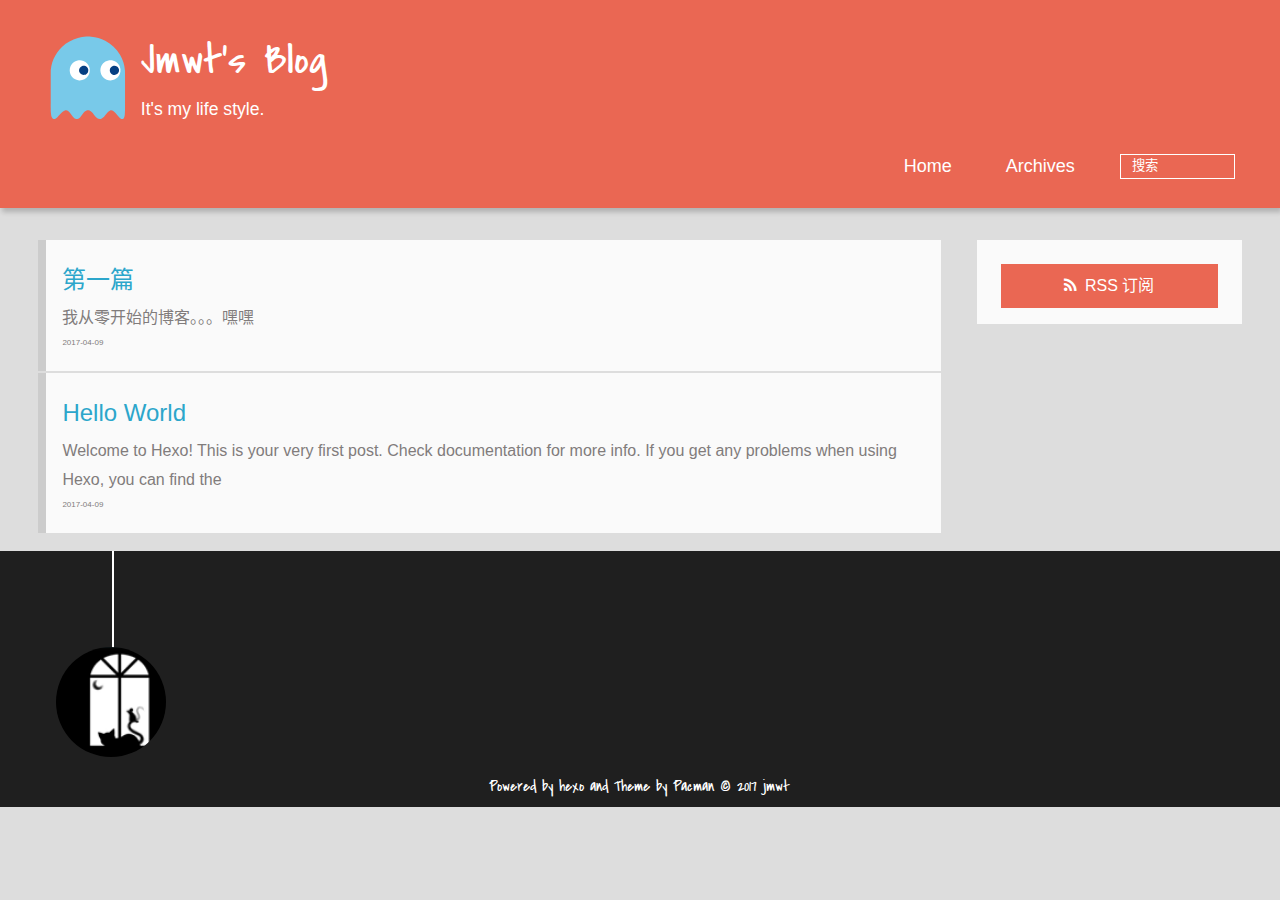
==== commit 2f6f7c29: "Site updated: 2017-04-09 17:49:39" ====
--- a/index.html
+++ b/index.html
@@ -4,7 +4,7 @@
 <head>
   <meta charset="UTF-8">
   
-    <title>jmwt的博客</title>
+    <title>Jmwt&#39;s Blog</title>
     <meta name="viewport" content="width=device-width, initial-scale=1, maximum-scale=3, minimum-scale=1">
     
     <meta name="author" content="jmwt">
@@ -29,11 +29,11 @@
       <div>
 		
 			<div id="imglogo">
-				<a href="/"><img src="/img/logo.svg" alt="jmwt的博客" title="jmwt的博客"/></a>
+				<a href="/"><img src="/img/logo.svg" alt="Jmwt&#39;s Blog" title="Jmwt&#39;s Blog"/></a>
 			</div>
 			
 			<div id="textlogo">
-				<h1 class="site-name"><a href="/" title="jmwt的博客">jmwt的博客</a></h1>
+				<h1 class="site-name"><a href="/" title="Jmwt&#39;s Blog">Jmwt&#39;s Blog</a></h1>
 				<h2 class="blog-motto">It&#39;s my life style.</h2>
 			</div>
 			<div class="navbar"><a class="navbutton navmobile" href="#" title="菜单">
--- a/css/style.css
+++ b/css/style.css
@@ -1755,7 +1755,7 @@
   width: 6.875em;
   height: 6.875em;
   margin: 0 auto;
-  background: no-repeat url("img/author.jpg") left top;
+  background: no-repeat url("/img/author.gif") left top;
   -webkit-background-size: 6.875em 6.875em;
   -moz-background-size: 6.875em 6.875em;
   background-size: 6.875em 6.875em;
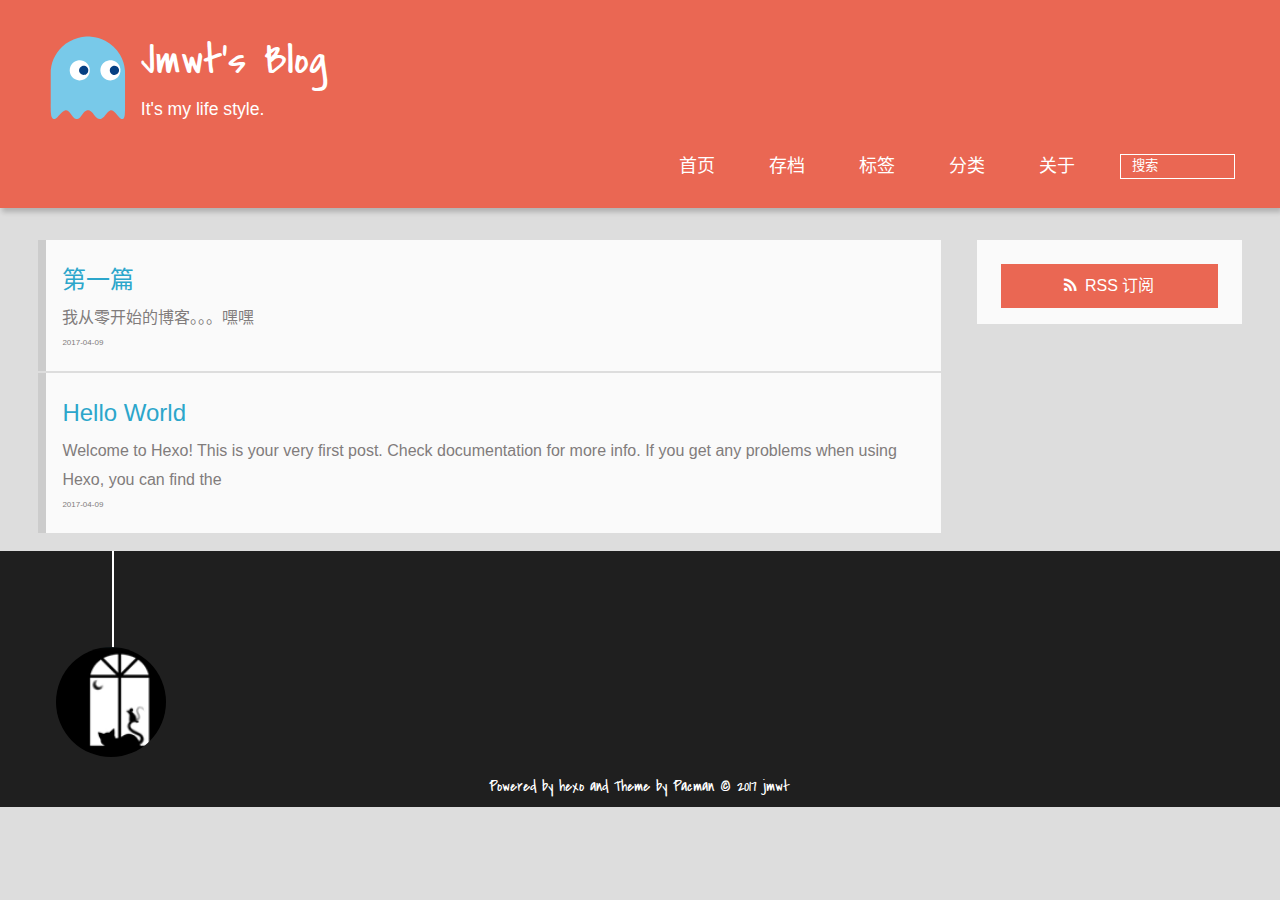
==== commit 82cfca79: "Site updated: 2017-04-09 18:01:49" ====
--- a/index.html
+++ b/index.html
@@ -41,9 +41,15 @@
 			<nav class="animated">
 				<ul>
 					
-						<li><a href="/">Home</a></li>
+						<li><a href="/">首页</a></li>
 					
-						<li><a href="/archives">Archives</a></li>
+						<li><a href="/archives">存档</a></li>
+					
+						<li><a href="/tags">标签</a></li>
+					
+						<li><a href="/categories">分类</a></li>
+					
+						<li><a href="/abouts">关于</a></li>
 					
 					<li>
 					
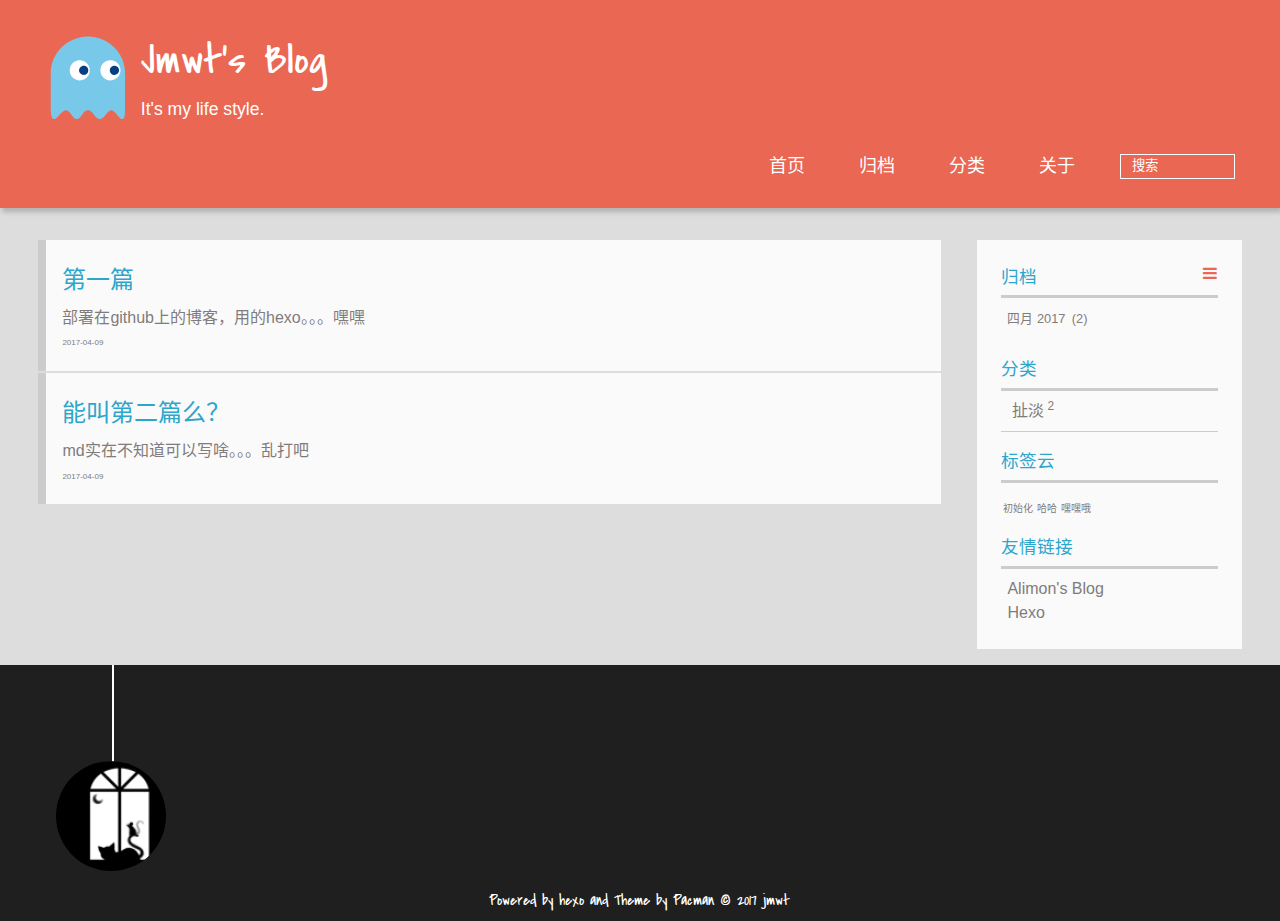
==== commit fcb6f9bc: "Site updated: 2017-04-09 23:15:59" ====
--- a/index.html
+++ b/index.html
@@ -43,9 +43,7 @@
 					
 						<li><a href="/">首页</a></li>
 					
-						<li><a href="/archives">存档</a></li>
-					
-						<li><a href="/tags">标签</a></li>
+						<li><a href="/archives">归档</a></li>
 					
 						<li><a href="/categories">分类</a></li>
 					
@@ -75,8 +73,8 @@
     <h1 itemprop="name">第一篇</h1>
     
      
-           <p itemprop="description" >我从零开始的博客。。。嘿嘿</p>
-        
+       <p itemprop="description" >部署在github上的博客，用的hexo。。。嘿嘿</p>
+      
     
     <time datetime="2017-04-09T08:03:46.000Z" itemprop="datePublished">2017-04-09</time>
   </a>
@@ -84,15 +82,15 @@
 
   <section class="post" itemscope itemprop="blogPost">
   
-    <a href="/2017/04/09/hello-world/" title="Hello World" itemprop="url">
-  
-    <h1 itemprop="name">Hello World</h1>
+    <a href="/2017/04/09/能叫第二篇么/" title="能叫第二篇么？" itemprop="url">
+  
+    <h1 itemprop="name">能叫第二篇么？</h1>
     
      
-           <p itemprop="description" >Welcome to Hexo! This is your very first post. Check documentation for more info. If you get any problems when using Hexo, you can find the </p>
-        
-    
-    <time datetime="2017-04-08T16:55:08.011Z" itemprop="datePublished">2017-04-09</time>
+       <p itemprop="description" >md实在不知道可以写啥。。。乱打吧</p>
+      
+    
+    <time datetime="2017-04-09T08:03:46.000Z" itemprop="datePublished">2017-04-09</time>
   </a>
 </section>
 
@@ -105,12 +103,40 @@
 <aside class="clearfix">
 
   
-
-  
-
-  <div class="rsspart">
-	<a href="null" target="_blank" title="rss">RSS 订阅</a>
-</div>
+  <div class="archiveslist">
+    <p class="asidetitle"><a href="/archives">归档</a></p>
+      <ul class="archive-list"><li class="archive-list-item"><a class="archive-list-link" href="/archives/2017/04/">四月 2017</a><span class="archive-list-count">2</span></li></ul>
+  </div>
+
+
+  
+<div class="categorieslist">
+	<p class="asidetitle">分类</p>
+		<ul>
+		
+			<li><a href="/categories/扯淡/" title="扯淡">扯淡<sup>2</sup></a></li>
+		
+		</ul>
+</div>
+
+
+  
+  <div class="tagcloudlist">
+    <p class="asidetitle">标签云</p>
+    <div class="tagcloudlist clearfix">
+       <a href="/tags/初始化/" style="font-size: 10px;">初始化</a> <a href="/tags/哈哈/" style="font-size: 10px;">哈哈</a> <a href="/tags/嘿嘿哦/" style="font-size: 10px;">嘿嘿哦</a>
+    </div>
+  </div>
+
+
+  <div class="linkslist">
+  <p class="asidetitle">友情链接</p>
+    <ul>
+      <li><a href="http://yangjian.me" target="_blank" title="YangJian">Alimon's Blog</a></li>
+      <li><a href="http://hexo.io" target="_blank" title="Hexo">Hexo</a></li>
+    </ul>
+</div>
+
 
 </aside>
 </div>
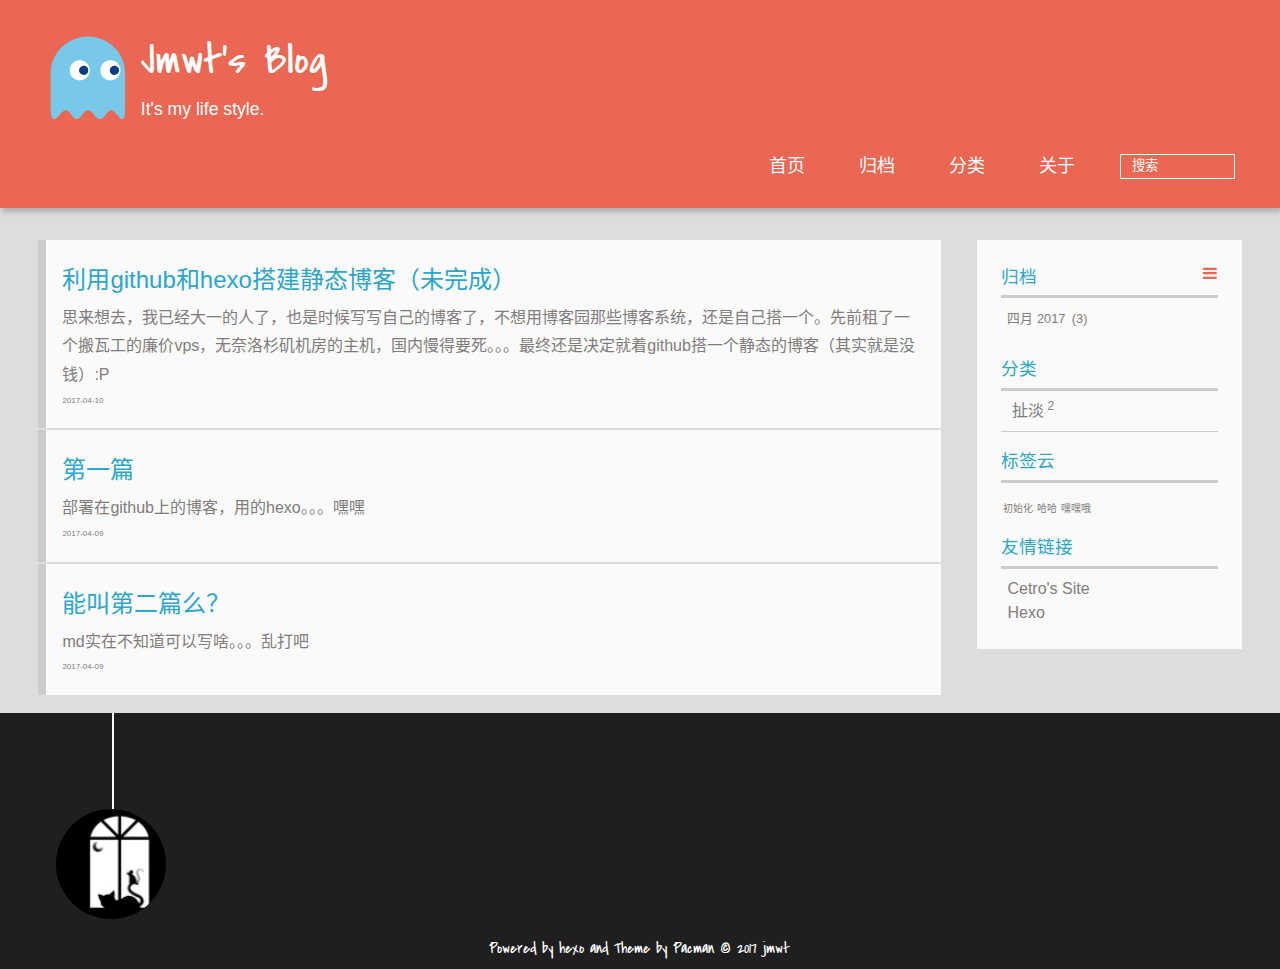
==== commit 38364205: "Site updated: 2017-04-10 01:01:45" ====
--- a/index.html
+++ b/index.html
@@ -68,6 +68,20 @@
 
   <section class="post" itemscope itemprop="blogPost">
   
+    <a href="/2017/04/10/利用github和hexo搭建静态博客/" title="利用github和hexo搭建静态博客（未完成）" itemprop="url">
+  
+    <h1 itemprop="name">利用github和hexo搭建静态博客（未完成）</h1>
+    
+     
+       <p itemprop="description" >思来想去，我已经大一的人了，也是时候写写自己的博客了，不想用博客园那些博客系统，还是自己搭一个。先前租了一个搬瓦工的廉价vps，无奈洛杉矶机房的主机，国内慢得要死。。。最终还是决定就着github搭一个静态的博客（其实就是没钱）:P</p>
+      
+    
+    <time datetime="2017-04-09T16:00:52.000Z" itemprop="datePublished">2017-04-10</time>
+  </a>
+</section>
+
+  <section class="post" itemscope itemprop="blogPost">
+  
     <a href="/2017/04/09/第一篇/" title="第一篇" itemprop="url">
   
     <h1 itemprop="name">第一篇</h1>
@@ -105,7 +119,7 @@
   
   <div class="archiveslist">
     <p class="asidetitle"><a href="/archives">归档</a></p>
-      <ul class="archive-list"><li class="archive-list-item"><a class="archive-list-link" href="/archives/2017/04/">四月 2017</a><span class="archive-list-count">2</span></li></ul>
+      <ul class="archive-list"><li class="archive-list-item"><a class="archive-list-link" href="/archives/2017/04/">四月 2017</a><span class="archive-list-count">3</span></li></ul>
   </div>
 
 
@@ -132,7 +146,7 @@
   <div class="linkslist">
   <p class="asidetitle">友情链接</p>
     <ul>
-      <li><a href="http://yangjian.me" target="_blank" title="YangJian">Alimon's Blog</a></li>
+      <li><a href="http://cetro.top" target="_blank" title="Cetro">Cetro's Site</a></li>
       <li><a href="http://hexo.io" target="_blank" title="Hexo">Hexo</a></li>
     </ul>
 </div>
